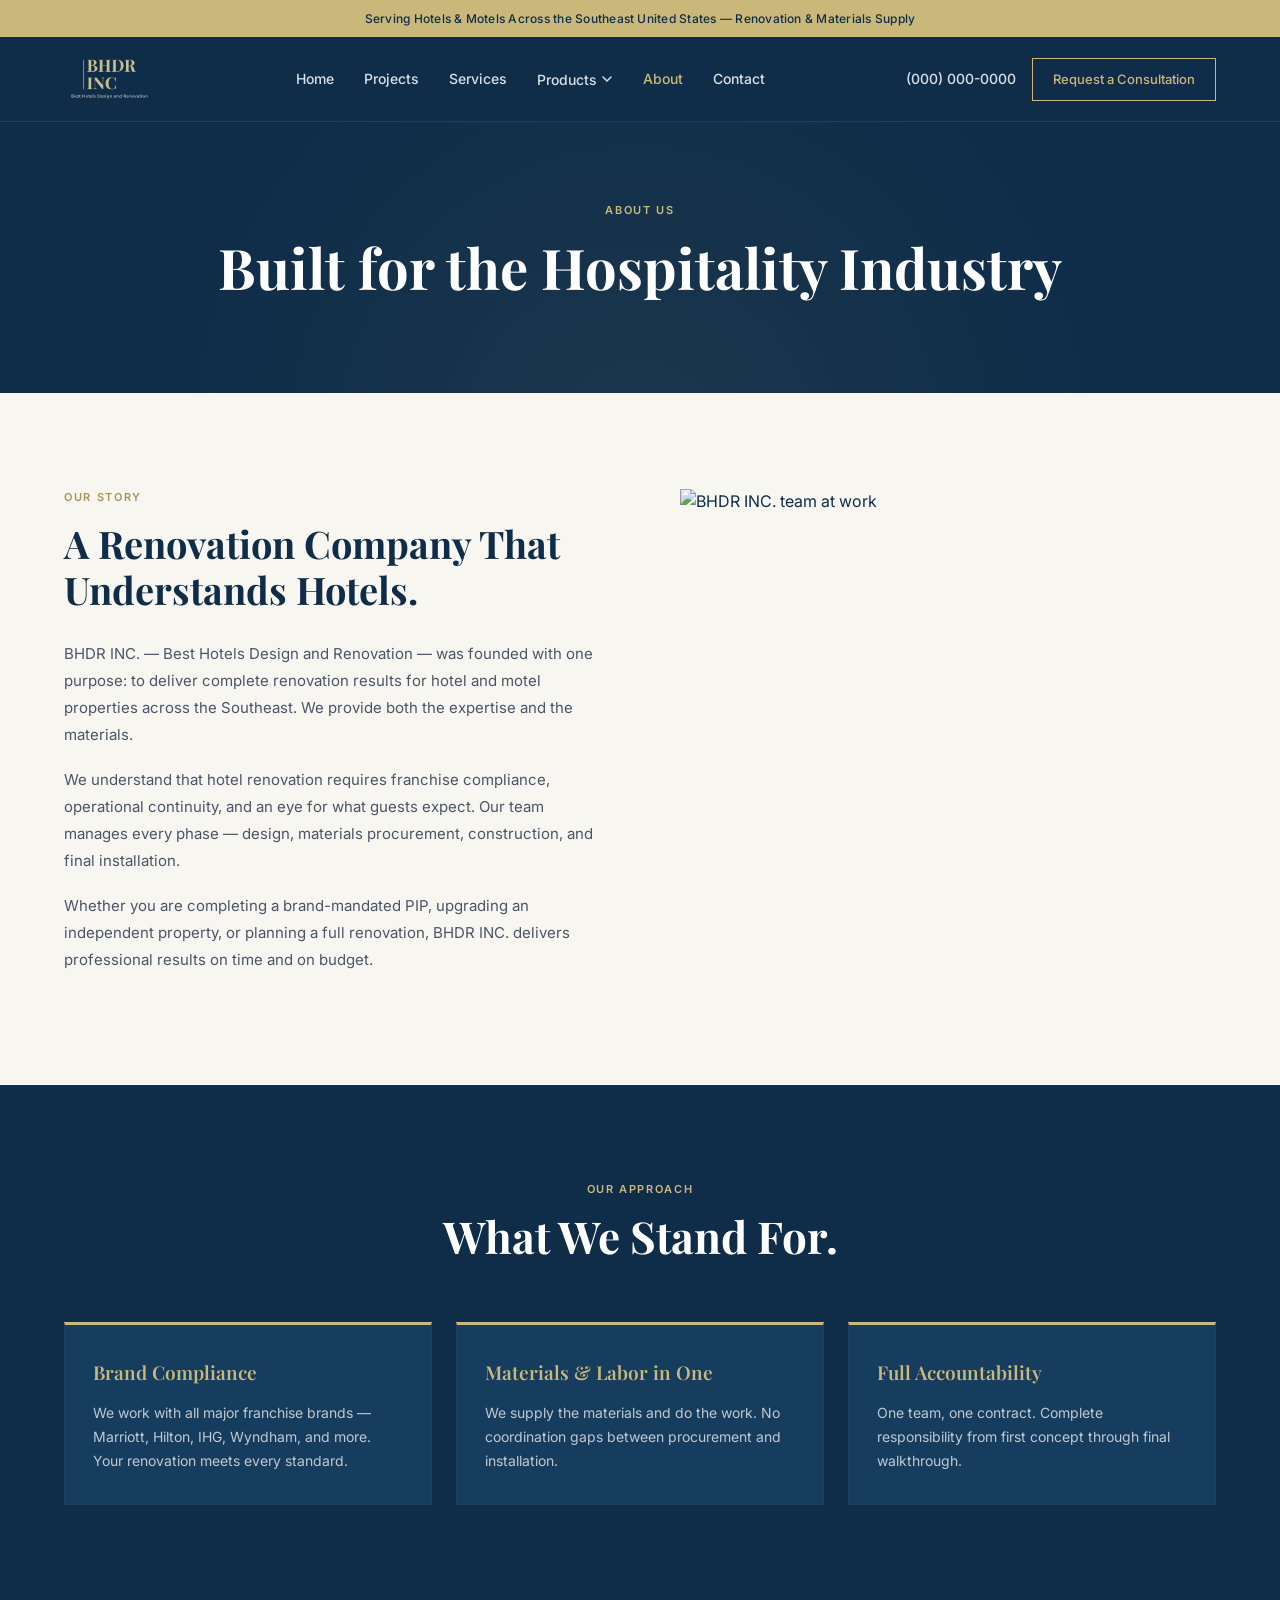
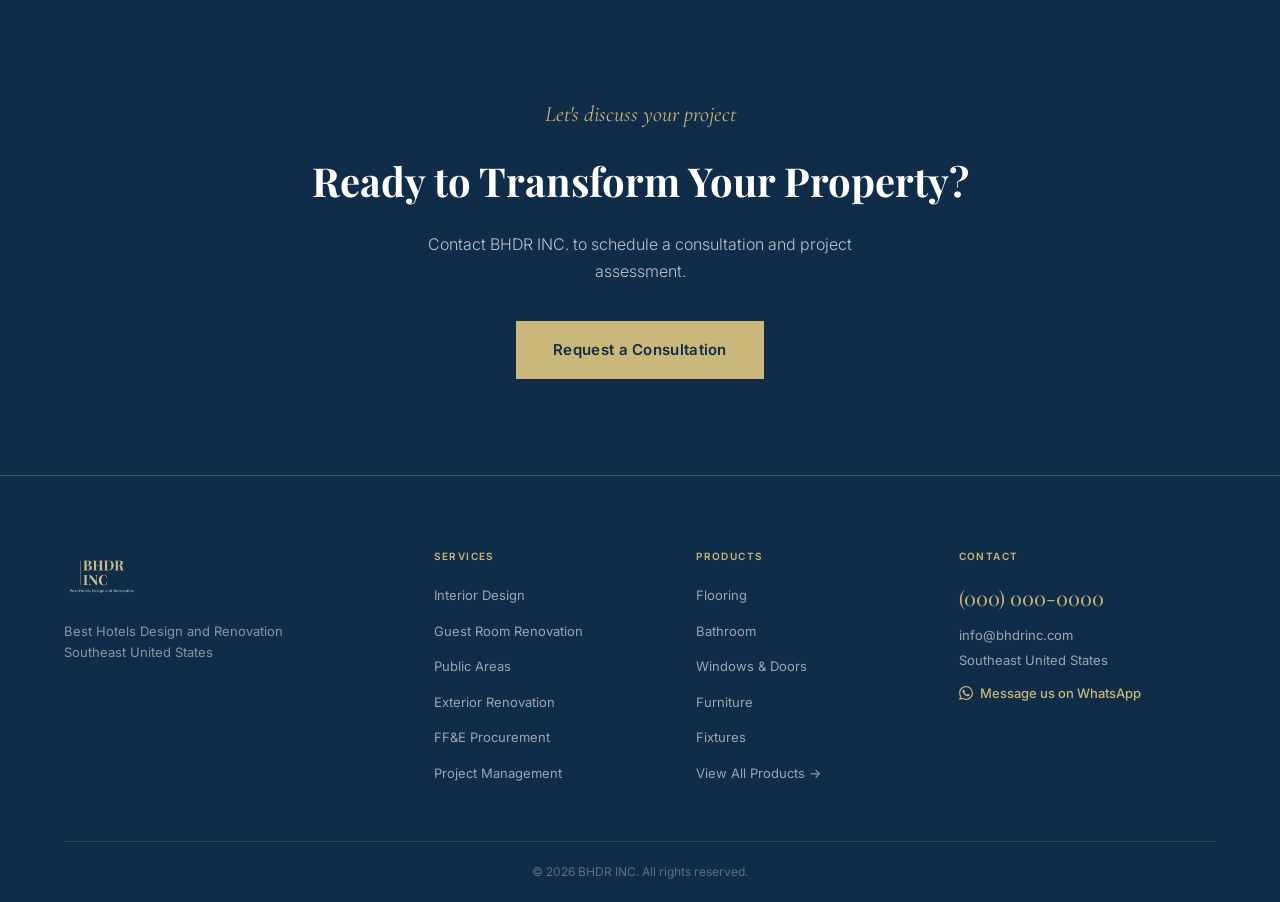
==== about.html @ 431daded "Initial build — BHDR INC. website Six-page hotel renovation website for BHDR INC.: index, projects, " ====
<!DOCTYPE html>
<html lang="en">
<head>
  <meta charset="UTF-8">
  <meta name="viewport" content="width=device-width, initial-scale=1.0">
  <title>About BHDR INC. — Best Hotels Design and Renovation</title>
  <meta name="description" content="BHDR INC. is a Southeast US hotel and motel renovation company delivering full-scope design, construction, and materials supply.">
  <link rel="preconnect" href="https://fonts.googleapis.com">
  <link rel="preconnect" href="https://fonts.gstatic.com" crossorigin>
  <link href="https://fonts.googleapis.com/css2?family=Playfair+Display:ital,wght@0,400;0,600;0,700;0,900;1,400;1,600&family=Inter:wght@300;400;500;600&family=Cormorant+Garamond:ital,wght@1,400;1,500&display=swap" rel="stylesheet">
  <link rel="stylesheet" href="style.css">
</head>
<body>

<!-- Announcement Bar -->
<div class="announce-bar">
  <div class="container">
    <div class="announce-bar__inner">
      Serving Hotels &amp; Motels Across the Southeast United States &mdash; Renovation &amp; Materials Supply
    </div>
  </div>
</div>

<!-- Navigation -->
<nav class="nav">
  <div class="container">
    <div class="nav__inner">
      <a href="index.html" class="nav-logo">
        <img src="images/logo.png" alt="BHDR INC." class="logo-img">
      </a>
      <ul class="nav__links">
        <li><a href="index.html" class="nav__link">Home</a></li>
        <li><a href="projects.html" class="nav__link">Projects</a></li>
        <li><a href="services.html" class="nav__link">Services</a></li>
        <li class="nav-dropdown">
          <button class="nav-dropdown-toggle" aria-expanded="false" aria-haspopup="true">
            Products
            <svg class="dropdown-arrow" width="12" height="12" viewBox="0 0 12 12" fill="none" aria-hidden="true">
              <path d="M2 4l4 4 4-4" stroke="currentColor" stroke-width="1.5" stroke-linecap="round"/>
            </svg>
          </button>
          <div class="mega-menu" role="menu">
            <div class="mega-menu__inner">
              <div>
                <p class="mega-menu__col-title">Flooring</p>
                <a href="products.html" class="mega-menu__link">Vinyl Flooring</a>
                <a href="products.html" class="mega-menu__link">Floor Tiles</a>
                <a href="products.html" class="mega-menu__link">Carpet &amp; Soft Goods</a>
              </div>
              <div>
                <p class="mega-menu__col-title">Bathroom</p>
                <a href="products.html" class="mega-menu__link">Surrounds &amp; Shower Pans</a>
                <a href="products.html" class="mega-menu__link">Shower Glass Doors</a>
                <a href="products.html" class="mega-menu__link">Plumbing Fixtures</a>
                <a href="products.html" class="mega-menu__link">Bathroom Accessories</a>
              </div>
              <div>
                <p class="mega-menu__col-title">Interior</p>
                <a href="products.html" class="mega-menu__link">Vanity &amp; Kitchen Cabinets</a>
                <a href="products.html" class="mega-menu__link">Quartz Countertops</a>
                <a href="products.html" class="mega-menu__link">Mirrors &amp; Artwork</a>
                <a href="products.html" class="mega-menu__link">Lamps &amp; Lighting</a>
              </div>
              <div>
                <p class="mega-menu__col-title">Structure &amp; Finish</p>
                <a href="products.html" class="mega-menu__link">Windows</a>
                <a href="products.html" class="mega-menu__link">Doors</a>
                <a href="products.html" class="mega-menu__link">Window Treatments</a>
                <a href="products.html" class="mega-menu__link">Furniture</a>
              </div>
              <div class="mega-menu__cta-panel">
                <p class="mega-menu__cta-body">Need specific materials for your project? Contact us and we'll source exactly what you need.</p>
                <a href="contact.html" class="mega-menu__cta-btn">Contact Us</a>
              </div>
            </div>
          </div>
        </li>
        <li><a href="about.html" class="nav__link">About</a></li>
        <li><a href="contact.html" class="nav__link">Contact</a></li>
      </ul>
      <a href="tel:0000000000" class="nav__phone">(000) 000-0000</a>
      <a href="contact.html" class="nav__cta">Request a Consultation</a>
      <button class="nav__hamburger" id="hamburger" aria-label="Toggle menu" aria-expanded="false">
        <span></span><span></span><span></span>
      </button>
    </div>
    <div class="nav__mobile" id="mobile-nav">
      <a href="index.html" class="nav__link">Home</a>
      <a href="projects.html" class="nav__link">Projects</a>
      <a href="services.html" class="nav__link">Services</a>
      <button class="nav__mobile-toggle" id="mobile-products-toggle" aria-expanded="false">
        Products
        <svg width="12" height="12" viewBox="0 0 12 12" fill="none" aria-hidden="true"><path d="M2 4l4 4 4-4" stroke="currentColor" stroke-width="1.5" stroke-linecap="round"/></svg>
      </button>
      <div class="nav__mobile-accordion" id="mobile-products-accordion">
        <div class="nav__mobile-accordion-inner">
          <a href="products.html" class="nav__link">Vinyl Flooring</a>
          <a href="products.html" class="nav__link">Floor Tiles</a>
          <a href="products.html" class="nav__link">Surrounds &amp; Shower Pans</a>
          <a href="products.html" class="nav__link">Plumbing Fixtures</a>
          <a href="products.html" class="nav__link">Windows &amp; Doors</a>
          <a href="products.html" class="nav__link">Furniture</a>
          <a href="products.html" class="nav__link">View All Products</a>
        </div>
      </div>
      <a href="about.html" class="nav__link">About</a>
      <a href="contact.html" class="nav__link">Contact</a>
      <a href="tel:0000000000" class="nav__link nav__phone--mobile">(000) 000-0000</a>
      <a href="contact.html" class="nav__cta">Request a Consultation</a>
    </div>
  </div>
</nav>

<!-- ==================== PAGE HERO ==================== -->
<section class="page-hero">
  <div class="container">
    <div class="page-hero__inner">
      <span class="page-hero__label">About Us</span>
      <h1 class="page-hero__headline">Built for the Hospitality Industry</h1>
    </div>
  </div>
</section>

<!-- ==================== OUR STORY ==================== -->
<section class="section section--off-white">
  <div class="container">
    <div class="story-grid">
      <div class="story__text">
        <span class="story__label reveal">Our Story</span>
        <h2 class="story__headline reveal reveal-delay-1">A Renovation Company That Understands Hotels.</h2>
        <div class="story__body reveal reveal-delay-2">
          <p>BHDR INC. &mdash; Best Hotels Design and Renovation &mdash; was founded with one purpose: to deliver complete renovation results for hotel and motel properties across the Southeast. We provide both the expertise and the materials.</p>
          <p>We understand that hotel renovation requires franchise compliance, operational continuity, and an eye for what guests expect. Our team manages every phase &mdash; design, materials procurement, construction, and final installation.</p>
          <p>Whether you are completing a brand-mandated PIP, upgrading an independent property, or planning a full renovation, BHDR INC. delivers professional results on time and on budget.</p>
        </div>
      </div>
      <div class="reveal reveal-delay-1">
        <img class="story__img" src="https://images.unsplash.com/photo-1504384308090-c894fdcc538d?w=800&q=80" alt="BHDR INC. team at work">
      </div>
    </div>
  </div>
</section>

<!-- ==================== VALUES ==================== -->
<section class="section section--navy">
  <div class="container">
    <div class="section__header section__header--center reveal">
      <span class="section-label">Our Approach</span>
      <h2 class="section__headline section__headline--white">What We Stand For.</h2>
    </div>
    <div class="values-grid">
      <div class="value-card reveal">
        <h3 class="value-card__title">Brand Compliance</h3>
        <p class="value-card__body">We work with all major franchise brands &mdash; Marriott, Hilton, IHG, Wyndham, and more. Your renovation meets every standard.</p>
      </div>
      <div class="value-card reveal reveal-delay-1">
        <h3 class="value-card__title">Materials &amp; Labor in One</h3>
        <p class="value-card__body">We supply the materials and do the work. No coordination gaps between procurement and installation.</p>
      </div>
      <div class="value-card reveal reveal-delay-2">
        <h3 class="value-card__title">Full Accountability</h3>
        <p class="value-card__body">One team, one contract. Complete responsibility from first concept through final walkthrough.</p>
      </div>
    </div>
  </div>
</section>

<!-- ==================== CONSULTATION CTA ==================== -->
<section class="cta-section">
  <div class="container">
    <span class="cta-section__accent reveal">Let's discuss your project</span>
    <h2 class="cta-section__headline reveal reveal-delay-1">Ready to Transform Your Property?</h2>
    <p class="cta-section__body reveal reveal-delay-2">Contact BHDR INC. to schedule a consultation and project assessment.</p>
    <a href="contact.html" class="btn btn--gold btn--lg reveal reveal-delay-3">Request a Consultation</a>
  </div>
</section>

<!-- ==================== FOOTER ==================== -->
<footer class="footer">
  <div class="container">
    <div class="footer__grid">
      <div>
        <a href="index.html"><img src="images/logo.png" alt="BHDR INC." class="footer-logo"></a>
        <p class="footer__tagline">Best Hotels Design and Renovation<br>Southeast United States</p>
      </div>
      <div>
        <div class="footer__col-title">Services</div>
        <ul class="footer__links">
          <li><a href="services.html" class="footer__link">Interior Design</a></li>
          <li><a href="services.html" class="footer__link">Guest Room Renovation</a></li>
          <li><a href="services.html" class="footer__link">Public Areas</a></li>
          <li><a href="services.html" class="footer__link">Exterior Renovation</a></li>
          <li><a href="services.html" class="footer__link">FF&amp;E Procurement</a></li>
          <li><a href="services.html" class="footer__link">Project Management</a></li>
        </ul>
      </div>
      <div>
        <div class="footer__col-title">Products</div>
        <ul class="footer__links">
          <li><a href="products.html" class="footer__link">Flooring</a></li>
          <li><a href="products.html" class="footer__link">Bathroom</a></li>
          <li><a href="products.html" class="footer__link">Windows &amp; Doors</a></li>
          <li><a href="products.html" class="footer__link">Furniture</a></li>
          <li><a href="products.html" class="footer__link">Fixtures</a></li>
          <li><a href="products.html" class="footer__link">View All Products &rarr;</a></li>
        </ul>
      </div>
      <div>
        <div class="footer__col-title">Contact</div>
        <a href="tel:0000000000" class="footer__phone">(000) 000-0000</a>
        <p class="footer__contact-item"><a href="mailto:info@bhdrinc.com">info@bhdrinc.com</a></p>
        <p class="footer__contact-item">Southeast United States</p>
        <a href="https://wa.me/10000000000" class="footer__wa-link" target="_blank" rel="noopener noreferrer">
          <svg viewBox="0 0 24 24" width="14" height="14" fill="currentColor" aria-hidden="true"><path d="M17.472 14.382c-.297-.149-1.758-.867-2.03-.967-.273-.099-.471-.148-.67.15-.197.297-.767.966-.94 1.164-.173.199-.347.223-.644.075-.297-.15-1.255-.463-2.39-1.475-.883-.788-1.48-1.761-1.653-2.059-.173-.297-.018-.458.13-.606.134-.133.298-.347.446-.52.149-.174.198-.298.298-.497.099-.198.05-.371-.025-.52-.075-.149-.669-1.612-.916-2.207-.242-.579-.487-.5-.669-.51-.173-.008-.371-.01-.57-.01-.198 0-.52.074-.792.372-.272.297-1.04 1.016-1.04 2.479 0 1.462 1.065 2.875 1.213 3.074.149.198 2.096 3.2 5.077 4.487.709.306 1.262.489 1.694.625.712.227 1.36.195 1.871.118.571-.085 1.758-.719 2.006-1.413.248-.694.248-1.289.173-1.413-.074-.124-.272-.198-.57-.347m-5.421 7.403h-.004a9.87 9.87 0 01-5.031-1.378l-.361-.214-3.741.982.998-3.648-.235-.374a9.86 9.86 0 01-1.51-5.26c.001-5.45 4.436-9.884 9.888-9.884 2.64 0 5.122 1.03 6.988 2.898a9.825 9.825 0 012.893 6.994c-.003 5.45-4.437 9.884-9.885 9.884m8.413-18.297A11.815 11.815 0 0012.05 0C5.495 0 .16 5.335.157 11.892c0 2.096.547 4.142 1.588 5.945L.057 24l6.305-1.654a11.882 11.882 0 005.683 1.448h.005c6.554 0 11.89-5.335 11.893-11.893a11.821 11.821 0 00-3.48-8.413z"/></svg>
          Message us on WhatsApp
        </a>
      </div>
    </div>
    <hr class="footer__divider">
    <div class="footer__bottom">
      <p class="footer__copy">&copy; 2026 BHDR INC. All rights reserved.</p>
    </div>
  </div>
</footer>

<script src="script.js"></script>
</body>
</html>
---- style.css ----
/* ============================================================
   BHDR INC. — Best Hotels Design and Renovation
   style.css
   ============================================================ */

/* ---- CSS Variables ---- */
:root {
  --navy:         #0f2d49;
  --navy-deep:    #0f2d49;
  --navy-mid:     #163d5e;
  --gold:         #c9b87a;
  --gold-light:   #ddd09a;
  --gold-dark:    #a8945a;
  --white:        #ffffff;
  --off-white:    #f8f6f0;
  --text-dark:    #0f2d49;
  --text-mid:     #4a5568;
  --text-light:   #718096;
  --border:       #e2d9c5;
  --border-dark:  #1e4060;

  --shadow-sm:    0 1px 3px rgba(26,39,68,.08);
  --shadow-md:    0 4px 16px rgba(26,39,68,.12);
  --shadow-lg:    0 8px 32px rgba(26,39,68,.16);
  --transition:   all .3s cubic-bezier(.4,0,.2,1);
  --max-w:        1200px;
}

/* ---- Reset ---- */
*, *::before, *::after { box-sizing: border-box; margin: 0; padding: 0; }
html { scroll-behavior: smooth; }
body {
  font-family: 'Inter', system-ui, sans-serif;
  font-size: 16px;
  line-height: 1.6;
  color: var(--text-dark);
  background: var(--white);
  -webkit-font-smoothing: antialiased;
}
a { text-decoration: none; color: inherit; }
img { max-width: 100%; display: block; }
ul { list-style: none; }
button { font-family: inherit; }

/* ---- Container ---- */
.container {
  max-width: var(--max-w);
  margin: 0 auto;
  padding: 0 24px;
}

/* ---- Buttons ---- */
.btn {
  display: inline-flex;
  align-items: center;
  gap: 8px;
  font-family: 'Inter', sans-serif;
  font-weight: 600;
  font-size: 14px;
  padding: 14px 28px;
  border: 1px solid transparent;
  cursor: pointer;
  transition: var(--transition);
  white-space: nowrap;
  text-decoration: none;
  letter-spacing: 0.02em;
}
.btn--gold {
  background: var(--gold);
  color: var(--navy);
  border-color: var(--gold);
}
.btn--gold:hover { background: var(--gold-light); border-color: var(--gold-light); }

.btn--white-outline {
  background: transparent;
  color: var(--white);
  border-color: rgba(255,255,255,.5);
}
.btn--white-outline:hover { border-color: var(--white); background: rgba(255,255,255,.06); }

.btn--lg { font-size: 15px; padding: 16px 36px; }

/* ============================================================
   ANNOUNCEMENT BAR
   ============================================================ */
.announce-bar {
  background: var(--gold);
  padding: 9px 0;
}
.announce-bar__inner {
  text-align: center;
  font-family: 'Inter', sans-serif;
  font-weight: 500;
  font-size: 12px;
  color: var(--navy);
  letter-spacing: 0.02em;
}

/* ============================================================
   NAVIGATION
   ============================================================ */
.nav {
  background: var(--navy);
  position: sticky;
  top: 0;
  z-index: 900;
  border-bottom: 1px solid var(--border-dark);
}
.nav__inner {
  display: flex;
  align-items: center;
  justify-content: space-between;
  height: 84px;
  gap: 16px;
}
.nav-logo { flex-shrink: 0; }
.logo-img { height: 68px; width: auto; display: block; }

.nav__links {
  display: flex;
  align-items: center;
  gap: 2px;
  flex: 1;
  justify-content: center;
}
.nav__link {
  font-family: 'Inter', sans-serif;
  font-weight: 500;
  font-size: 14px;
  color: rgba(255,255,255,.85);
  padding: 8px 14px;
  transition: color .2s ease;
}
.nav__link:hover,
.nav__link.active { color: var(--gold); }

.nav__phone {
  flex-shrink: 0;
  font-family: 'Inter', sans-serif;
  font-weight: 500;
  font-size: 14px;
  color: rgba(255,255,255,.85);
  transition: color .2s ease;
  white-space: nowrap;
}
.nav__phone:hover { color: var(--gold); }

.nav__cta {
  flex-shrink: 0;
  font-family: 'Inter', sans-serif;
  font-weight: 500;
  font-size: 13px;
  color: var(--gold);
  border: 1px solid var(--gold);
  padding: 10px 20px;
  transition: var(--transition);
  white-space: nowrap;
}
.nav__cta:hover { background: var(--gold); color: var(--navy); }

.nav__hamburger {
  display: none;
  flex-direction: column;
  gap: 5px;
  cursor: pointer;
  padding: 8px;
  border: none;
  background: none;
}
.nav__hamburger span {
  display: block;
  width: 22px;
  height: 2px;
  background: rgba(255,255,255,.85);
  border-radius: 2px;
  transition: var(--transition);
}
.nav__hamburger.is-open span:nth-child(1) { transform: rotate(45deg) translate(5px, 5px); }
.nav__hamburger.is-open span:nth-child(2) { opacity: 0; }
.nav__hamburger.is-open span:nth-child(3) { transform: rotate(-45deg) translate(5px, -5px); }

.nav__mobile {
  display: none;
  flex-direction: column;
  padding: 12px 0 20px;
  border-top: 1px solid var(--border-dark);
  background: var(--navy);
}
.nav__mobile.open { display: flex; }
.nav__mobile .nav__link { padding: 12px 24px; }
.nav__mobile .nav__cta {
  margin: 10px 24px 0;
  text-align: center;
  display: block;
  padding: 12px 20px;
}
.nav__phone--mobile { color: var(--gold) !important; font-weight: 600; }

/* Mobile Products accordion */
.nav__mobile-toggle {
  background: none;
  border: none;
  cursor: pointer;
  font-family: 'Inter', sans-serif;
  font-size: 14px;
  font-weight: 500;
  color: rgba(255,255,255,.85);
  padding: 12px 24px;
  text-align: left;
  width: 100%;
  display: flex;
  align-items: center;
  justify-content: space-between;
  transition: color .2s ease;
}
.nav__mobile-toggle:hover { color: var(--gold); }
.nav__mobile-toggle svg { transition: transform .2s ease; flex-shrink: 0; }
.nav__mobile-toggle.open svg { transform: rotate(180deg); }

.nav__mobile-accordion {
  max-height: 0;
  overflow: hidden;
  transition: max-height .3s ease;
}
.nav__mobile-accordion.open { max-height: 600px; }
.nav__mobile-accordion-inner {
  border-left: 2px solid var(--gold);
  margin: 4px 24px 8px;
  padding-left: 14px;
  display: flex;
  flex-direction: column;
  gap: 2px;
}
.nav__mobile-accordion-inner .nav__link {
  padding: 6px 0;
  font-size: 13px;
}

/* ============================================================
   PRODUCTS MEGA MENU
   ============================================================ */
.nav-dropdown { position: relative; }

.nav-dropdown-toggle {
  background: none;
  border: none;
  cursor: pointer;
  display: flex;
  align-items: center;
  gap: 4px;
  font-family: 'Inter', sans-serif;
  font-size: 14px;
  font-weight: 500;
  color: rgba(255,255,255,.85);
  padding: 8px 14px;
  transition: color .2s ease;
}
.nav-dropdown-toggle:hover,
.nav-dropdown.open .nav-dropdown-toggle { color: var(--gold); }

.dropdown-arrow { transition: transform .2s ease; }
.nav-dropdown.open .dropdown-arrow { transform: rotate(180deg); }

.mega-menu {
  position: absolute;
  top: calc(100% + 1px);
  left: 50%;
  transform: translateX(-50%) translateY(8px);
  background: var(--white);
  border: 1px solid var(--border);
  box-shadow: 0 20px 60px rgba(15,26,46,.22);
  padding: 32px;
  min-width: 860px;
  opacity: 0;
  visibility: hidden;
  pointer-events: none;
  transition: opacity .2s ease, visibility .2s ease, transform .2s ease;
  z-index: 1000;
}
.nav-dropdown.open .mega-menu {
  opacity: 1;
  visibility: visible;
  pointer-events: all;
  transform: translateX(-50%) translateY(0);
}
.mega-menu__inner {
  display: grid;
  grid-template-columns: repeat(4, 1fr) 200px;
  gap: 24px;
}
.mega-menu__col-title {
  font-family: 'Inter', sans-serif;
  font-weight: 600;
  font-size: 10px;
  letter-spacing: 0.12em;
  text-transform: uppercase;
  color: var(--gold-dark);
  margin-bottom: 12px;
  padding-bottom: 8px;
  border-bottom: 1px solid var(--border);
}
.mega-menu__link {
  display: block;
  font-family: 'Inter', sans-serif;
  font-size: 13px;
  color: var(--text-dark);
  padding: 5px 0;
  transition: color .15s ease;
}
.mega-menu__link:hover { color: var(--gold-dark); }

.mega-menu__cta-panel {
  background: var(--navy);
  padding: 22px 18px;
  display: flex;
  flex-direction: column;
}
.mega-menu__cta-body {
  font-family: 'Inter', sans-serif;
  font-size: 13px;
  color: rgba(255,255,255,.7);
  line-height: 1.55;
  margin-bottom: 16px;
  flex: 1;
}
.mega-menu__cta-btn {
  display: block;
  background: var(--gold);
  color: var(--navy);
  font-family: 'Inter', sans-serif;
  font-weight: 600;
  font-size: 12px;
  text-align: center;
  padding: 10px 14px;
  transition: background .2s ease;
}
.mega-menu__cta-btn:hover { background: var(--gold-light); }

/* ============================================================
   HERO — HOMEPAGE
   ============================================================ */
.hero {
  min-height: 100vh;
  display: flex;
  align-items: center;
  background: var(--navy);
  position: relative;
  overflow: hidden;
}
.hero-bg {
  position: absolute;
  inset: 0;
  z-index: 0;
}
@keyframes heroZoomOut {
  0%   { transform: scale(1.12); }
  100% { transform: scale(1.0); }
}
.hero-bg img {
  width: 100%;
  height: 100%;
  object-fit: cover;
  animation: heroZoomOut 8s ease-out forwards;
}
.hero-overlay {
  position: absolute;
  inset: 0;
  background: rgba(15,26,46,.78);
  z-index: 1;
}
.hero__inner {
  position: relative;
  z-index: 2;
  max-width: var(--max-w);
  margin: 0 auto;
  padding: 120px 24px 80px;
  width: 100%;
}
.hero__label {
  font-family: 'Inter', sans-serif;
  font-weight: 600;
  font-size: 11px;
  letter-spacing: 0.2em;
  text-transform: uppercase;
  color: var(--gold);
  display: block;
  margin-bottom: 22px;
}
.hero__headline {
  font-family: 'Playfair Display', serif;
  font-weight: 900;
  font-size: clamp(44px, 7vw, 80px);
  color: var(--white);
  line-height: 1.06;
  margin-bottom: 26px;
  max-width: 760px;
}
.hero__sub {
  font-family: 'Inter', sans-serif;
  font-weight: 300;
  font-size: 18px;
  color: rgba(255,255,255,.8);
  max-width: 580px;
  line-height: 1.7;
  margin-bottom: 44px;
}
.hero__ctas {
  display: flex;
  align-items: center;
  gap: 16px;
  flex-wrap: wrap;
  margin-bottom: 52px;
}
.hero__trust {
  display: flex;
  align-items: center;
  flex-wrap: wrap;
}
.hero__trust-item {
  font-family: 'Inter', sans-serif;
  font-size: 13px;
  color: rgba(255,255,255,.65);
  padding: 0 20px;
  position: relative;
}
.hero__trust-item:first-child { padding-left: 0; }
.hero__trust-item:not(:last-child)::after {
  content: '';
  position: absolute;
  right: 0;
  top: 50%;
  transform: translateY(-50%);
  height: 12px;
  width: 1px;
  background: var(--gold);
  opacity: .4;
}

/* ============================================================
   PAGE HERO — inner pages
   ============================================================ */
.page-hero {
  background: var(--navy);
  padding: 80px 0;
  text-align: center;
  position: relative;
  overflow: hidden;
}
.page-hero::before {
  content: '';
  position: absolute;
  inset: 0;
  background: radial-gradient(circle at 50% 120%, rgba(201,184,122,.07) 0%, transparent 65%);
  pointer-events: none;
}
.page-hero__inner { position: relative; z-index: 1; }
.page-hero__label {
  font-family: 'Inter', sans-serif;
  font-weight: 600;
  font-size: 11px;
  letter-spacing: 0.15em;
  text-transform: uppercase;
  color: var(--gold);
  display: block;
  margin-bottom: 16px;
}
.page-hero__headline {
  font-family: 'Playfair Display', serif;
  font-weight: 700;
  font-size: clamp(32px, 5vw, 56px);
  color: var(--white);
  line-height: 1.1;
  margin-bottom: 16px;
}
.page-hero__sub {
  font-family: 'Inter', sans-serif;
  font-weight: 300;
  font-size: 17px;
  color: rgba(255,255,255,.72);
  max-width: 600px;
  margin: 0 auto;
  line-height: 1.65;
}
.page-hero__note {
  font-family: 'Inter', sans-serif;
  font-size: 13px;
  font-style: italic;
  color: rgba(255,255,255,.45);
  margin-top: 14px;
}

/* ============================================================
   SHARED SECTION STYLES
   ============================================================ */
.section { padding: 96px 0; }
.section--navy     { background: var(--navy); }
.section--navy-mid { background: var(--navy-mid); }
.section--off-white { background: var(--off-white); }
.section--white    { background: var(--white); }

.section__header { margin-bottom: 60px; }
.section__header--center { text-align: center; }

.section-label {
  font-family: 'Inter', sans-serif;
  font-weight: 600;
  font-size: 11px;
  letter-spacing: 0.15em;
  text-transform: uppercase;
  color: var(--gold);
  display: block;
  margin-bottom: 12px;
}
.section-label--dark { color: var(--gold-dark); }

.section__headline {
  font-family: 'Playfair Display', serif;
  font-size: clamp(28px, 4vw, 44px);
  font-weight: 700;
  line-height: 1.15;
  margin-top: 8px;
}
.section__headline--white { color: var(--white); }
.section__headline--navy  { color: var(--navy); }

.section__sub {
  margin-top: 16px;
  font-size: 16px;
  line-height: 1.7;
  max-width: 600px;
}
.section__sub--light  { color: rgba(255,255,255,.72); }
.section__sub--dark   { color: var(--text-mid); }
.section__sub--center { margin-left: auto; margin-right: auto; }

/* ============================================================
   HOMEPAGE — SERVICE IMAGE CARDS
   ============================================================ */
.service-cards-grid {
  display: grid;
  grid-template-columns: repeat(3, 1fr);
  gap: 2px;
  margin-bottom: 40px;
}
.service-card {
  position: relative;
  height: 380px;
  overflow: hidden;
  cursor: pointer;
}
.service-card img {
  width: 100%;
  height: 100%;
  object-fit: cover;
  transition: transform .5s ease;
}
.service-card:hover img { transform: scale(1.04); }
.service-card__overlay {
  position: absolute;
  inset: 0;
  background: rgba(15,26,46,.5);
  transition: background .4s ease;
}
.service-card:hover .service-card__overlay { background: rgba(15,26,46,.7); }
.service-card__content {
  position: absolute;
  bottom: 28px;
  left: 28px;
  right: 28px;
  z-index: 1;
}
.service-card__rule {
  width: 40px;
  height: 2px;
  background: var(--gold);
  margin-bottom: 10px;
}
.service-card__label {
  font-family: 'Playfair Display', serif;
  font-weight: 600;
  font-size: 20px;
  color: var(--white);
  line-height: 1.25;
}
.service-cards-cta { text-align: center; }
.service-cards-cta a {
  font-family: 'Inter', sans-serif;
  font-weight: 600;
  font-size: 14px;
  color: var(--gold);
  transition: color .2s ease;
}
.service-cards-cta a:hover { color: var(--gold-light); }

/* ============================================================
   FEATURED PROJECTS GRID (homepage + projects page)
   ============================================================ */
.projects-grid {
  display: grid;
  grid-template-columns: repeat(3, 1fr);
  gap: 24px;
  margin-bottom: 40px;
}
.projects-full-grid {
  display: grid;
  grid-template-columns: repeat(3, 1fr);
  gap: 24px;
}
.project-card { cursor: default; }
.project-card__frame {
  overflow: hidden;
  border: 2px solid transparent;
  transition: border-color .3s ease;
}
.project-card:hover .project-card__frame { border-color: var(--gold); }
.project-card__img {
  width: 100%;
  aspect-ratio: 1 / 1;
  object-fit: cover;
  display: block;
  transition: opacity .3s ease;
}
.project-card:hover .project-card__img { opacity: .9; }
.project-card__body { padding: 12px 0 0; }
.project-card__cat {
  font-family: 'Inter', sans-serif;
  font-weight: 500;
  font-size: 10px;
  color: var(--gold);
  text-transform: uppercase;
  letter-spacing: 0.1em;
  margin-bottom: 4px;
}
.project-card__name {
  font-family: 'Inter', sans-serif;
  font-weight: 600;
  font-size: 14px;
  color: var(--navy);
  margin-bottom: 3px;
  transition: color .2s ease;
}
.project-card:hover .project-card__name { color: var(--gold-dark); }
.project-card__loc {
  font-family: 'Inter', sans-serif;
  font-size: 13px;
  color: var(--text-light);
}
.project-card--hidden { display: none !important; }

.projects-cta { text-align: center; }
.projects-cta a {
  font-family: 'Inter', sans-serif;
  font-weight: 600;
  font-size: 14px;
  color: var(--gold-dark);
  transition: color .2s ease;
}
.projects-cta a:hover { color: var(--gold); }

/* ============================================================
   HOMEPAGE — WHY BHDR
   ============================================================ */
.why-grid {
  display: grid;
  grid-template-columns: repeat(3, 1fr);
  gap: 24px;
}
.why-block {
  background: var(--navy-mid);
  border: 1px solid var(--border-dark);
  border-top: 3px solid var(--gold);
  padding: 32px;
}
.why-block__title {
  font-family: 'Playfair Display', serif;
  font-weight: 600;
  font-size: 20px;
  color: var(--gold);
  margin-bottom: 14px;
}
.why-block__body {
  font-family: 'Inter', sans-serif;
  font-size: 14px;
  color: rgba(255,255,255,.75);
  line-height: 1.7;
}

/* ============================================================
   HOMEPAGE — MATERIALS PREVIEW
   ============================================================ */
.materials-content {
  display: grid;
  grid-template-columns: 1fr 1fr;
  gap: 64px;
  align-items: center;
}
.materials-text .section__sub { max-width: 460px; }
.materials-pills {
  display: flex;
  flex-wrap: wrap;
  gap: 10px;
  margin: 24px 0 28px;
}
.material-pill {
  background: var(--white);
  border: 1px solid var(--border);
  padding: 8px 16px;
  font-family: 'Inter', sans-serif;
  font-weight: 500;
  font-size: 13px;
  color: var(--text-dark);
  border-radius: 4px;
  transition: border-color .2s ease;
}
.material-pill:hover { border-color: var(--gold); }
.materials-cta a {
  font-family: 'Inter', sans-serif;
  font-weight: 600;
  font-size: 14px;
  color: var(--gold-dark);
  transition: color .2s ease;
}
.materials-cta a:hover { color: var(--gold); }
.materials-img {
  width: 100%;
  height: 420px;
  object-fit: cover;
}

/* ============================================================
   CONSULTATION CTA SECTION
   ============================================================ */
.cta-section {
  background: var(--navy);
  padding: 96px 0;
  text-align: center;
}
.cta-section__accent {
  font-family: 'Cormorant Garamond', serif;
  font-style: italic;
  font-size: 22px;
  color: var(--gold);
  display: block;
  margin-bottom: 16px;
}
.cta-section__headline {
  font-family: 'Playfair Display', serif;
  font-weight: 700;
  font-size: clamp(28px, 4vw, 40px);
  color: var(--white);
  margin-bottom: 18px;
}
.cta-section__body {
  font-family: 'Inter', sans-serif;
  font-weight: 300;
  font-size: 16px;
  color: rgba(255,255,255,.72);
  max-width: 500px;
  margin: 0 auto 36px;
  line-height: 1.7;
}

/* ============================================================
   PROJECTS PAGE — FILTER BAR
   ============================================================ */
.filter-bar {
  display: flex;
  align-items: center;
  gap: 0;
  margin-bottom: 40px;
  border-bottom: 1px solid var(--border);
  flex-wrap: wrap;
}
.filter-btn {
  font-family: 'Inter', sans-serif;
  font-weight: 400;
  font-size: 14px;
  color: var(--text-mid);
  padding: 12px 20px;
  background: none;
  border: none;
  cursor: pointer;
  position: relative;
  transition: color .2s ease;
  white-space: nowrap;
}
.filter-btn:hover { color: var(--navy); }
.filter-btn.active { font-weight: 600; color: var(--navy); }
.filter-btn.active::after {
  content: '';
  position: absolute;
  bottom: -1px;
  left: 0;
  right: 0;
  height: 2px;
  background: var(--gold);
}

/* ============================================================
   SERVICES PAGE — CATEGORY SECTIONS
   ============================================================ */
.service-category { padding: 0; }
.service-category--light { background: var(--off-white); }
.service-category--navy  { background: var(--navy); }

.service-category__inner {
  display: grid;
  grid-template-columns: 1fr 1fr;
  align-items: center;
  min-height: 520px;
}
.service-category__text { padding: 72px 64px; }
.service-category__img-wrap { overflow: hidden; height: 100%; min-height: 520px; }
.service-category__img {
  width: 100%;
  height: 100%;
  object-fit: cover;
  min-height: 520px;
}
.service-category__label {
  font-family: 'Inter', sans-serif;
  font-weight: 600;
  font-size: 11px;
  letter-spacing: 0.15em;
  text-transform: uppercase;
  display: block;
  margin-bottom: 16px;
}
.service-category--light .service-category__label { color: var(--gold-dark); }
.service-category--navy  .service-category__label { color: var(--gold); }

.service-category__headline {
  font-family: 'Playfair Display', serif;
  font-weight: 700;
  font-size: clamp(26px, 3.5vw, 38px);
  line-height: 1.15;
  margin-bottom: 18px;
}
.service-category--light .service-category__headline { color: var(--navy); }
.service-category--navy  .service-category__headline { color: var(--white); }

.service-category__body {
  font-size: 15px;
  line-height: 1.75;
  margin-bottom: 28px;
}
.service-category--light .service-category__body { color: var(--text-mid); }
.service-category--navy  .service-category__body  { color: rgba(255,255,255,.75); }

.service-list { display: flex; flex-direction: column; gap: 8px; }
.service-list li {
  display: flex;
  align-items: center;
  gap: 10px;
  font-size: 14px;
}
.service-category--light .service-list li { color: var(--text-dark); }
.service-category--navy  .service-list li { color: rgba(255,255,255,.8); }
.service-list li::before {
  content: '';
  width: 5px;
  height: 5px;
  background: var(--gold);
  border-radius: 50%;
  flex-shrink: 0;
}

/* FF&E Section */
.ffe-section { background: var(--navy); padding: 80px 0; }
.ffe-label {
  font-family: 'Inter', sans-serif;
  font-weight: 600;
  font-size: 11px;
  letter-spacing: 0.15em;
  text-transform: uppercase;
  color: var(--gold);
  display: block;
  text-align: center;
  margin-bottom: 12px;
}
.ffe-headline {
  font-family: 'Playfair Display', serif;
  font-weight: 700;
  font-size: clamp(26px, 3.5vw, 38px);
  color: var(--white);
  text-align: center;
  margin-bottom: 52px;
  line-height: 1.15;
}
.ffe-grid { display: grid; grid-template-columns: 1fr 1fr; gap: 52px; }
.ffe-col__title {
  font-family: 'Inter', sans-serif;
  font-weight: 600;
  font-size: 11px;
  letter-spacing: 0.12em;
  text-transform: uppercase;
  color: var(--gold);
  margin-bottom: 14px;
  padding-bottom: 10px;
  border-bottom: 1px solid var(--border-dark);
}
.ffe-col__body {
  font-size: 15px;
  color: rgba(255,255,255,.72);
  line-height: 1.75;
  margin-bottom: 20px;
}
.ffe-list { display: flex; flex-direction: column; gap: 8px; }
.ffe-list li {
  font-size: 14px;
  color: rgba(255,255,255,.72);
  display: flex;
  align-items: center;
  gap: 10px;
}
.ffe-list li::before {
  content: '';
  width: 5px;
  height: 5px;
  background: var(--gold);
  border-radius: 50%;
  flex-shrink: 0;
}

/* ============================================================
   PRODUCTS PAGE
   ============================================================ */
.products-intro {
  max-width: 720px;
  margin: 0 auto 56px;
  text-align: center;
  font-size: 16px;
  color: var(--text-mid);
  line-height: 1.7;
}
.products-grid {
  display: grid;
  grid-template-columns: repeat(4, 1fr);
  gap: 20px;
}
.product-card {
  background: var(--white);
  border: 1px solid var(--border);
  border-top: 3px solid var(--gold);
  padding: 28px 24px;
  transition: var(--transition);
}
.product-card:hover { box-shadow: var(--shadow-md); }
.product-card__icon {
  margin-bottom: 18px;
  color: var(--navy);
}
.product-card__icon svg { width: 30px; height: 30px; }
.product-card__title {
  font-family: 'Playfair Display', serif;
  font-weight: 600;
  font-size: 17px;
  color: var(--navy);
  margin-bottom: 10px;
  line-height: 1.3;
}
.product-card__body {
  font-family: 'Inter', sans-serif;
  font-size: 13px;
  color: var(--text-mid);
  line-height: 1.65;
}

.product-cta-section {
  background: var(--navy);
  padding: 72px 0;
  text-align: center;
  margin-top: 0;
}
.product-cta-section__headline {
  font-family: 'Playfair Display', serif;
  font-weight: 700;
  font-size: clamp(26px, 3.5vw, 36px);
  color: var(--white);
  margin-bottom: 16px;
}
.product-cta-section__body {
  font-size: 16px;
  color: rgba(255,255,255,.72);
  max-width: 480px;
  margin: 0 auto 32px;
  line-height: 1.7;
}

/* ============================================================
   ABOUT PAGE
   ============================================================ */
.story-grid {
  display: grid;
  grid-template-columns: 1fr 1fr;
  gap: 80px;
  align-items: start;
}
.story__label {
  font-family: 'Inter', sans-serif;
  font-weight: 600;
  font-size: 11px;
  letter-spacing: 0.15em;
  text-transform: uppercase;
  color: var(--gold-dark);
  display: block;
  margin-bottom: 14px;
}
.story__headline {
  font-family: 'Playfair Display', serif;
  font-weight: 700;
  font-size: clamp(26px, 3.5vw, 38px);
  color: var(--navy);
  margin-bottom: 28px;
  line-height: 1.2;
}
.story__body p {
  font-size: 15px;
  color: var(--text-mid);
  line-height: 1.8;
  margin-bottom: 18px;
}
.story__body p:last-child { margin-bottom: 0; }
.story__img { width: 100%; height: 500px; object-fit: cover; }

.values-grid { display: grid; grid-template-columns: repeat(3, 1fr); gap: 24px; }
.value-card {
  background: var(--navy-mid);
  border: 1px solid var(--border-dark);
  border-top: 3px solid var(--gold);
  padding: 32px 28px;
}
.value-card__title {
  font-family: 'Playfair Display', serif;
  font-weight: 600;
  font-size: 19px;
  color: var(--gold);
  margin-bottom: 14px;
}
.value-card__body {
  font-size: 14px;
  color: rgba(255,255,255,.72);
  line-height: 1.7;
}

/* ============================================================
   CONTACT PAGE
   ============================================================ */
.contact-grid {
  display: grid;
  grid-template-columns: 1fr 1.4fr;
  gap: 64px;
  align-items: start;
}
.contact-info__phone {
  font-family: 'Playfair Display', serif;
  font-weight: 600;
  font-size: clamp(26px, 4vw, 36px);
  color: var(--navy);
  display: block;
  margin-bottom: 6px;
  line-height: 1;
  transition: color .2s ease;
}
.contact-info__phone:hover { color: var(--gold-dark); }
.contact-info__phone-note {
  font-size: 13px;
  color: var(--text-light);
  margin-bottom: 36px;
}
.contact-info__items { display: flex; flex-direction: column; gap: 20px; }
.contact-info__item { display: flex; flex-direction: column; gap: 2px; }
.contact-info__item-label {
  font-family: 'Inter', sans-serif;
  font-weight: 600;
  font-size: 11px;
  letter-spacing: 0.1em;
  text-transform: uppercase;
  color: var(--text-light);
}
.contact-info__item-value { font-size: 15px; color: var(--text-dark); }
.contact-info__item-value a { color: var(--gold-dark); transition: color .2s ease; }
.contact-info__item-value a:hover { color: var(--gold); }
.contact-info__states { font-size: 14px; color: var(--text-mid); letter-spacing: 0.04em; margin-top: 2px; }

.wa-link {
  display: inline-flex;
  align-items: center;
  gap: 8px;
  font-family: 'Inter', sans-serif;
  font-weight: 500;
  font-size: 14px;
  color: var(--gold-dark);
  transition: color .2s ease;
  margin-top: 4px;
}
.wa-link:hover { color: var(--gold); }
.wa-link svg { width: 16px; height: 16px; flex-shrink: 0; }

.contact-form-card {
  background: var(--white);
  border: 1px solid var(--border);
  padding: 40px;
}
.contact-form-card__title {
  font-family: 'Playfair Display', serif;
  font-weight: 700;
  font-size: 24px;
  color: var(--navy);
  margin-bottom: 12px;
}
.contact-form-card__rule {
  width: 48px;
  height: 2px;
  background: var(--gold);
  margin-bottom: 28px;
}
.form-group { margin-bottom: 16px; }
.form-row {
  display: grid;
  grid-template-columns: 1fr 1fr;
  gap: 16px;
  margin-bottom: 16px;
}
.form-row .form-group { margin-bottom: 0; }
.form-label {
  display: block;
  font-family: 'Inter', sans-serif;
  font-weight: 500;
  font-size: 12px;
  color: var(--text-mid);
  margin-bottom: 6px;
}
.form-control {
  width: 100%;
  font-family: 'Inter', sans-serif;
  font-size: 14px;
  color: var(--text-dark);
  background: var(--off-white);
  border: 1px solid var(--border);
  padding: 11px 14px;
  transition: border-color .2s ease, box-shadow .2s ease;
  appearance: none;
  -webkit-appearance: none;
  border-radius: 0;
}
.form-control:focus {
  outline: none;
  border-color: var(--gold);
  box-shadow: 0 0 0 3px rgba(201,184,122,.15);
}
.form-control::placeholder { color: rgba(113,128,150,.55); }
select.form-control {
  background-image: url("data:image/svg+xml,%3Csvg xmlns='http://www.w3.org/2000/svg' viewBox='0 0 24 24' fill='none' stroke='%23718096' stroke-width='2' stroke-linecap='round' stroke-linejoin='round'%3E%3Cpolyline points='6 9 12 15 18 9'/%3E%3C/svg%3E");
  background-repeat: no-repeat;
  background-position: right 14px center;
  background-size: 14px;
  padding-right: 38px;
  cursor: pointer;
}
select.form-control option { color: var(--text-dark); background: var(--white); }
textarea.form-control { resize: vertical; min-height: 100px; }

.form-submit {
  width: 100%;
  background: var(--gold);
  color: var(--navy);
  font-family: 'Inter', sans-serif;
  font-weight: 700;
  font-size: 15px;
  padding: 15px;
  border: none;
  cursor: pointer;
  transition: background .2s ease;
  margin-top: 8px;
  border-radius: 0;
  letter-spacing: 0.02em;
}
.form-submit:hover { background: var(--gold-light); }
.form-honey { display: none; }

.form-success {
  display: none;
  text-align: center;
  padding: 52px 24px;
}
.form-success.show { display: block; }
.form-success__title {
  font-family: 'Playfair Display', serif;
  font-weight: 700;
  font-size: 24px;
  color: var(--navy);
  margin-bottom: 12px;
}
.form-success__body { font-size: 15px; color: var(--text-mid); line-height: 1.65; }

/* ============================================================
   FOOTER
   ============================================================ */
.footer {
  background: var(--navy-deep);
  border-top: 1px solid rgba(201,184,122,.28);
  padding: 72px 0 0;
}
.footer__grid {
  display: grid;
  grid-template-columns: 1.5fr 1fr 1fr 1.2fr;
  gap: 48px;
  padding-bottom: 56px;
}
.footer-logo { height: 57px; width: auto; display: block; margin-bottom: 16px; }
.footer__tagline {
  font-family: 'Inter', sans-serif;
  font-size: 13px;
  color: rgba(255,255,255,.5);
  line-height: 1.65;
  max-width: 220px;
}
.footer__col-title {
  font-family: 'Inter', sans-serif;
  font-weight: 600;
  font-size: 10px;
  letter-spacing: 0.14em;
  text-transform: uppercase;
  color: var(--gold);
  margin-bottom: 18px;
}
.footer__links { display: flex; flex-direction: column; gap: 10px; }
.footer__link {
  font-size: 13px;
  color: rgba(255,255,255,.58);
  transition: color .2s ease;
}
.footer__link:hover { color: rgba(255,255,255,.9); }
.footer__phone {
  display: block;
  font-family: 'Playfair Display', serif;
  font-size: 20px;
  color: var(--gold);
  margin-bottom: 12px;
  transition: color .2s ease;
}
.footer__phone:hover { color: var(--gold-light); }
.footer__contact-item {
  font-size: 13px;
  color: rgba(255,255,255,.58);
  margin-bottom: 6px;
  line-height: 1.5;
}
.footer__contact-item a { color: rgba(255,255,255,.58); transition: color .2s ease; }
.footer__contact-item a:hover { color: var(--gold); }
.footer__wa-link {
  display: inline-flex;
  align-items: center;
  gap: 7px;
  font-size: 13px;
  color: var(--gold);
  font-weight: 500;
  margin-top: 6px;
  transition: color .2s ease;
}
.footer__wa-link:hover { color: var(--gold-light); }
.footer__wa-link svg { flex-shrink: 0; }
.footer__divider {
  border: none;
  border-top: 1px solid rgba(201,184,122,.15);
}
.footer__bottom { padding: 20px 0; text-align: center; }
.footer__copy { font-size: 12px; color: rgba(255,255,255,.32); }

/* ============================================================
   SCROLL REVEAL
   ============================================================ */
.reveal {
  opacity: 0;
  transform: translateY(24px);
  transition: opacity 0.7s ease, transform 0.7s ease;
}
.reveal.visible { opacity: 1; transform: translateY(0); }
.reveal-delay-1 { transition-delay: 0.15s; }
.reveal-delay-2 { transition-delay: 0.3s; }
.reveal-delay-3 { transition-delay: 0.45s; }

/* ============================================================
   RESPONSIVE — TABLET (768–1023px)
   ============================================================ */
@media (max-width: 1023px) {
  .service-cards-grid { grid-template-columns: 1fr; gap: 2px; }
  .service-card { height: 280px; }

  .projects-grid { grid-template-columns: repeat(2, 1fr); }
  .projects-full-grid { grid-template-columns: repeat(2, 1fr); }

  .why-grid { grid-template-columns: 1fr 1fr; gap: 20px; }

  .materials-content { grid-template-columns: 1fr; gap: 40px; }
  .materials-img { height: 320px; }

  .products-grid { grid-template-columns: repeat(2, 1fr); }

  .service-category__inner { grid-template-columns: 1fr; }
  .service-category__text { padding: 56px 40px; }
  .service-category__img-wrap { min-height: 360px; }
  .service-category__img { min-height: 360px; }

  .ffe-grid { grid-template-columns: 1fr; gap: 36px; }

  .story-grid { grid-template-columns: 1fr; gap: 48px; }
  .story__img { height: 360px; }
  .values-grid { grid-template-columns: 1fr 1fr; }

  .contact-grid { grid-template-columns: 1fr; gap: 40px; }

  .footer__grid { grid-template-columns: 1fr 1fr; gap: 36px; }

  .mega-menu {
    min-width: 95vw;
    left: -40px;
    transform: none;
  }
  .mega-menu__inner { grid-template-columns: 1fr 1fr; gap: 20px; }
  .mega-menu__cta-panel { grid-column: span 2; }
  .nav-dropdown.open .mega-menu { transform: translateY(0); }
}

/* ============================================================
   RESPONSIVE — MOBILE (<768px)
   ============================================================ */
@media (max-width: 767px) {
  .section { padding: 64px 0; }
  .announce-bar { padding: 7px 0; }
  .announce-bar__inner { font-size: 11px; }

  .nav__links, .nav__cta, .nav__phone { display: none; }
  .nav__hamburger { display: flex; }

  .hero__inner { padding: 100px 24px 72px; }
  .hero__trust { flex-direction: column; align-items: flex-start; gap: 8px; }
  .hero__trust-item { padding: 0; }
  .hero__trust-item::after { display: none !important; }
  .hero__ctas { flex-direction: column; align-items: stretch; }
  .hero__ctas .btn { justify-content: center; }

  .service-cards-grid { grid-template-columns: 1fr; }
  .projects-grid { grid-template-columns: 1fr; }
  .projects-full-grid { grid-template-columns: 1fr 1fr; gap: 16px; }
  .why-grid { grid-template-columns: 1fr; }
  .products-grid { grid-template-columns: 1fr 1fr; }

  .service-category__text { padding: 48px 24px; }

  .story-grid { grid-template-columns: 1fr; }
  .story__img { height: 280px; }
  .values-grid { grid-template-columns: 1fr; }

  .contact-grid { grid-template-columns: 1fr; }
  .contact-form-card { padding: 28px 20px; }
  .form-row { grid-template-columns: 1fr; }

  .footer__grid { grid-template-columns: 1fr; gap: 32px; }

  .mega-menu {
    position: static;
    box-shadow: none;
    border: none;
    padding: 0;
    min-width: unset;
    opacity: 1;
    visibility: hidden;
    max-height: 0;
    overflow: hidden;
    transform: none !important;
    transition: max-height .3s ease, visibility .3s ease;
  }
  .nav-dropdown.open .mega-menu {
    visibility: visible;
    max-height: 900px;
  }
  .mega-menu__inner { grid-template-columns: 1fr; padding: 8px 16px 12px; gap: 16px; }
  .mega-menu__cta-panel { display: none; }
}

@media (max-width: 479px) {
  .container { padding: 0 16px; }
  .products-grid { grid-template-columns: 1fr; }
  .projects-full-grid { grid-template-columns: 1fr; }
}
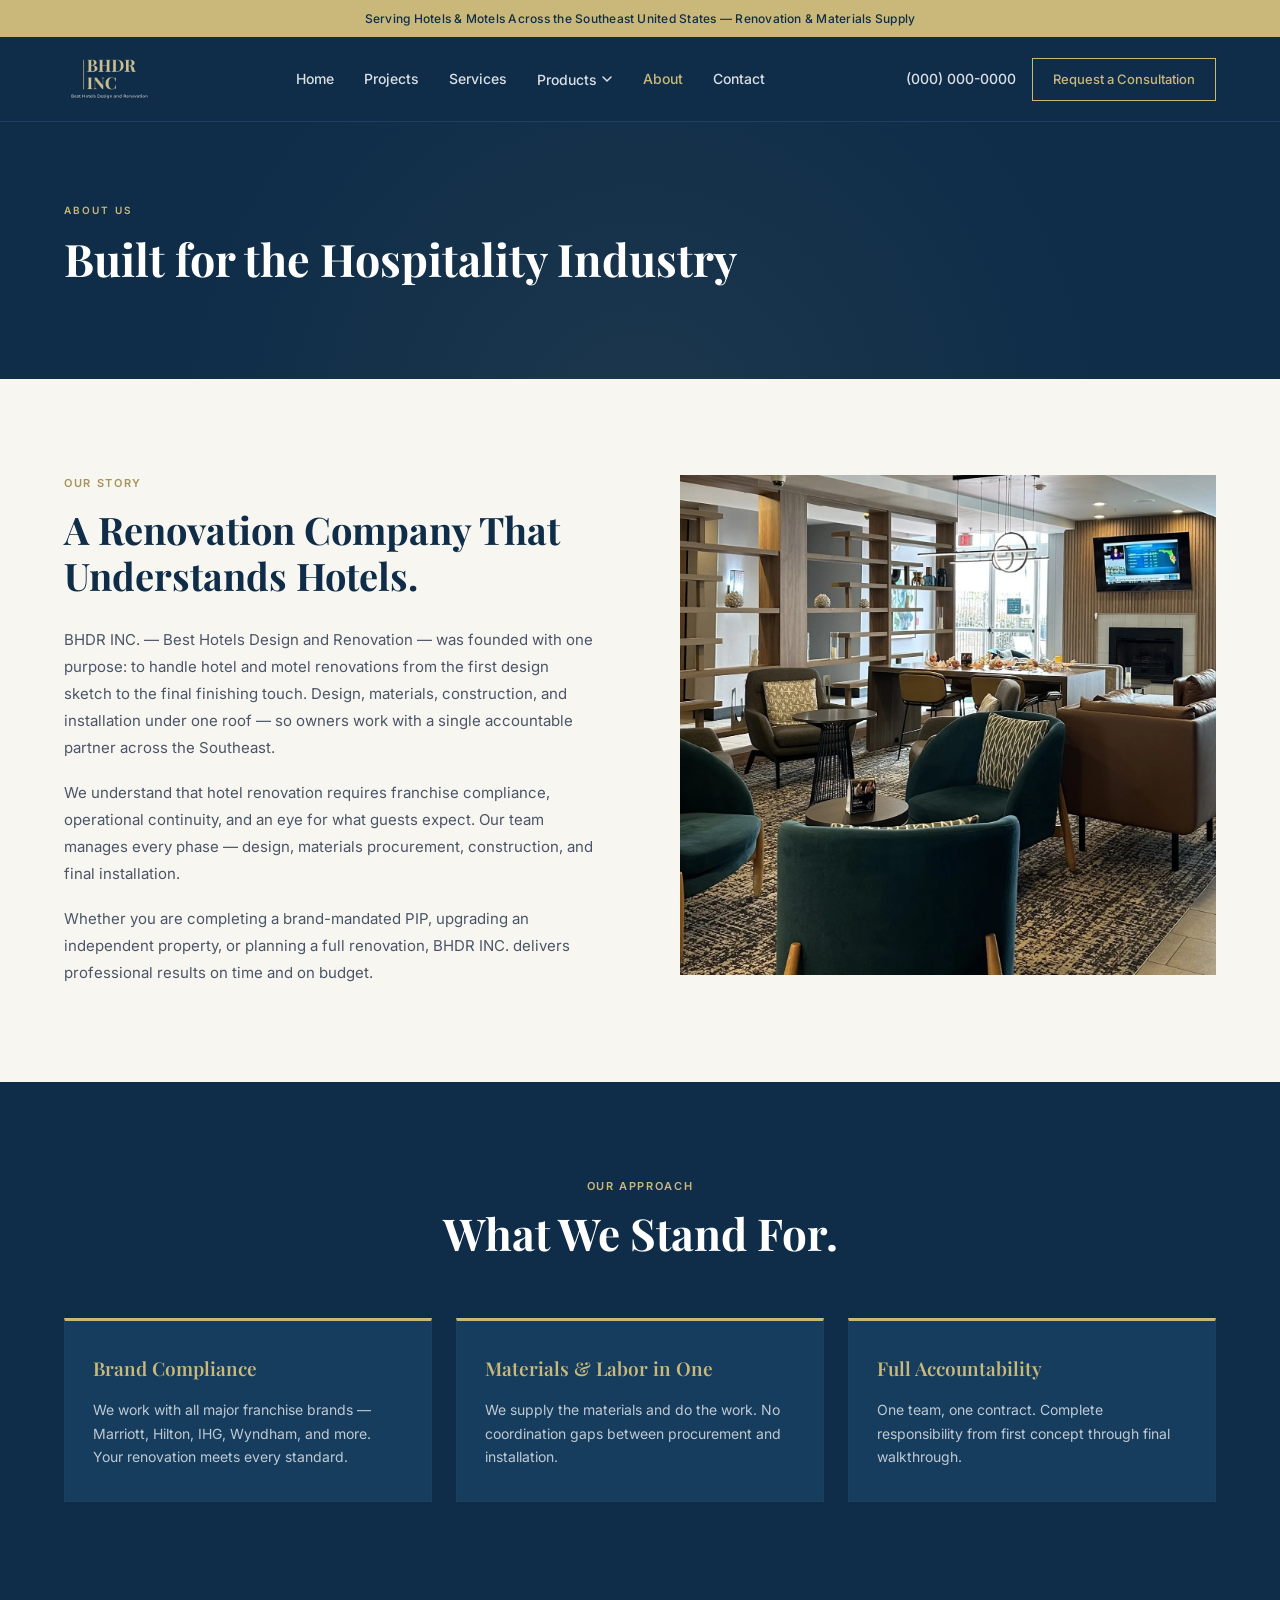
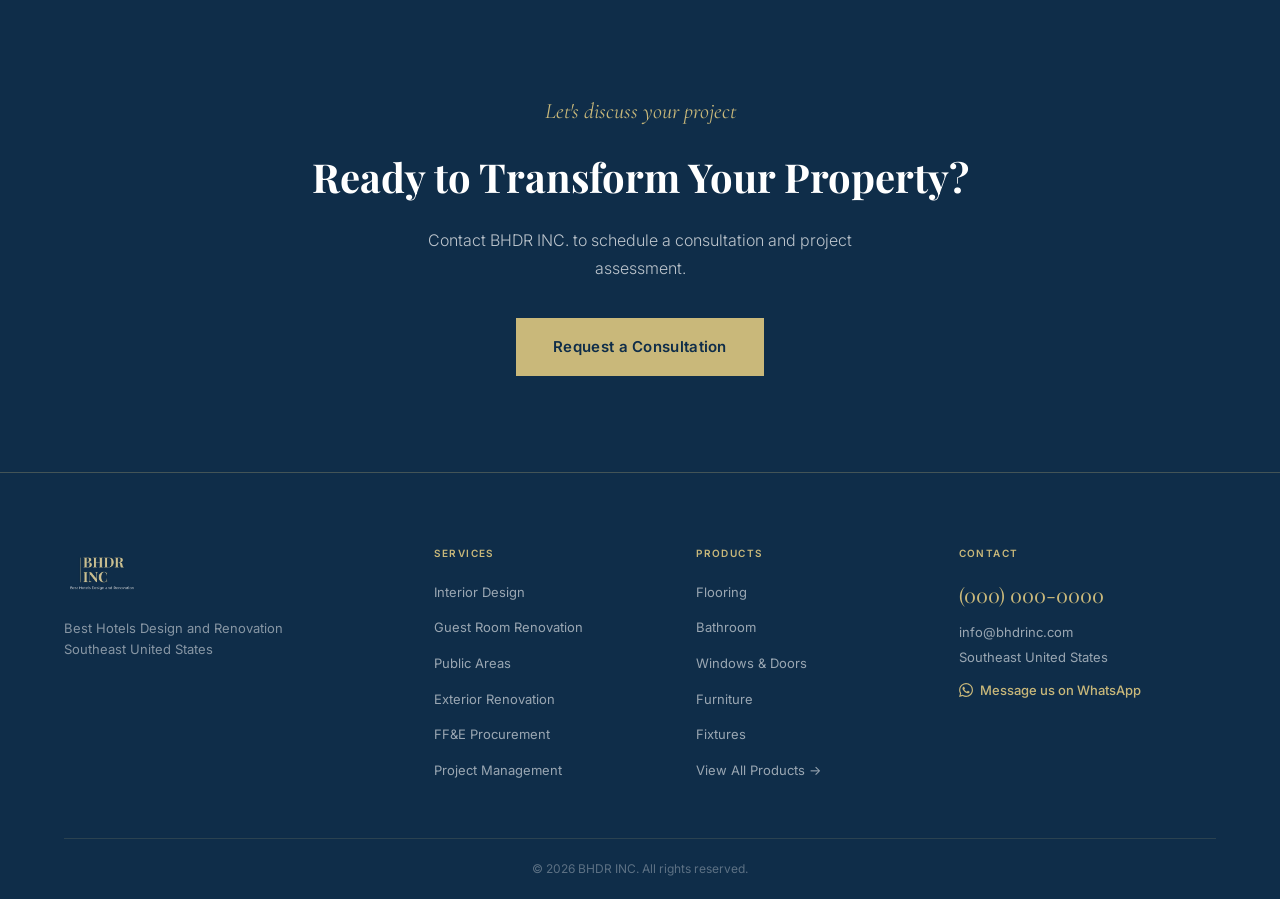
==== commit 9754e52e: "Update BHDR website with Ivan's photos and revised homepage content Co-Authored-By: Claude Opus 4.8 " ====
--- a/about.html
+++ b/about.html
@@ -129,13 +129,13 @@
         <span class="story__label reveal">Our Story</span>
         <h2 class="story__headline reveal reveal-delay-1">A Renovation Company That Understands Hotels.</h2>
         <div class="story__body reveal reveal-delay-2">
-          <p>BHDR INC. &mdash; Best Hotels Design and Renovation &mdash; was founded with one purpose: to deliver complete renovation results for hotel and motel properties across the Southeast. We provide both the expertise and the materials.</p>
+          <p>BHDR INC. &mdash; Best Hotels Design and Renovation &mdash; was founded with one purpose: to handle hotel and motel renovations from the first design sketch to the final finishing touch. Design, materials, construction, and installation under one roof &mdash; so owners work with a single accountable partner across the Southeast.</p>
           <p>We understand that hotel renovation requires franchise compliance, operational continuity, and an eye for what guests expect. Our team manages every phase &mdash; design, materials procurement, construction, and final installation.</p>
           <p>Whether you are completing a brand-mandated PIP, upgrading an independent property, or planning a full renovation, BHDR INC. delivers professional results on time and on budget.</p>
         </div>
       </div>
       <div class="reveal reveal-delay-1">
-        <img class="story__img" src="https://images.unsplash.com/photo-1504384308090-c894fdcc538d?w=800&q=80" alt="BHDR INC. team at work">
+        <img class="story__img" src="images/projects/hotel-lounge-renovation.webp" alt="Completed hotel lounge renovation by BHDR INC." loading="lazy">
       </div>
     </div>
   </div>
--- a/style.css
+++ b/style.css
@@ -341,7 +341,7 @@
    HERO — HOMEPAGE
    ============================================================ */
 .hero {
-  min-height: 100vh;
+  min-height: 60vh;
   display: flex;
   align-items: center;
   background: var(--navy);
@@ -374,13 +374,13 @@
   z-index: 2;
   max-width: var(--max-w);
   margin: 0 auto;
-  padding: 120px 24px 80px;
+  padding: 60px 24px;
   width: 100%;
 }
 .hero__label {
   font-family: 'Inter', sans-serif;
   font-weight: 600;
-  font-size: 11px;
+  font-size: 10px;
   letter-spacing: 0.2em;
   text-transform: uppercase;
   color: var(--gold);
@@ -390,7 +390,7 @@
 .hero__headline {
   font-family: 'Playfair Display', serif;
   font-weight: 900;
-  font-size: clamp(44px, 7vw, 80px);
+  font-size: clamp(28px, 3.5vw, 46px);
   color: var(--white);
   line-height: 1.06;
   margin-bottom: 26px;
@@ -399,7 +399,7 @@
 .hero__sub {
   font-family: 'Inter', sans-serif;
   font-weight: 300;
-  font-size: 18px;
+  font-size: 15px;
   color: rgba(255,255,255,.8);
   max-width: 580px;
   line-height: 1.7;
@@ -412,6 +412,7 @@
   flex-wrap: wrap;
   margin-bottom: 52px;
 }
+.hero__ctas .btn { font-size: 13px; padding: 11px 24px; }
 .hero__trust {
   display: flex;
   align-items: center;
@@ -419,7 +420,7 @@
 }
 .hero__trust-item {
   font-family: 'Inter', sans-serif;
-  font-size: 13px;
+  font-size: 12px;
   color: rgba(255,255,255,.65);
   padding: 0 20px;
   position: relative;
@@ -438,12 +439,52 @@
 }
 
 /* ============================================================
+   STATS SECTION
+   ============================================================ */
+.stats-section {
+  background: var(--white);
+  padding: 72px 0;
+}
+.stats-row {
+  display: flex;
+  align-items: center;
+  justify-content: center;
+}
+.stat-block {
+  flex: 1;
+  text-align: center;
+  padding: 24px 32px;
+}
+.stat-divider-v {
+  width: 1px;
+  height: 72px;
+  background: var(--border);
+  flex-shrink: 0;
+}
+.stat-number {
+  font-family: 'Playfair Display', serif;
+  font-weight: 900;
+  font-size: clamp(48px, 5.5vw, 72px);
+  color: var(--navy);
+  line-height: 1;
+  margin-bottom: 8px;
+}
+.stat-label {
+  font-family: 'Inter', sans-serif;
+  font-weight: 600;
+  font-size: 11px;
+  letter-spacing: 0.15em;
+  text-transform: uppercase;
+  color: var(--text-mid);
+}
+
+/* ============================================================
    PAGE HERO — inner pages
    ============================================================ */
 .page-hero {
   background: var(--navy);
   padding: 80px 0;
-  text-align: center;
+  text-align: left;
   position: relative;
   overflow: hidden;
 }
@@ -458,8 +499,8 @@
 .page-hero__label {
   font-family: 'Inter', sans-serif;
   font-weight: 600;
-  font-size: 11px;
-  letter-spacing: 0.15em;
+  font-size: 10px;
+  letter-spacing: 0.2em;
   text-transform: uppercase;
   color: var(--gold);
   display: block;
@@ -468,7 +509,7 @@
 .page-hero__headline {
   font-family: 'Playfair Display', serif;
   font-weight: 700;
-  font-size: clamp(32px, 5vw, 56px);
+  font-size: clamp(28px, 3.5vw, 46px);
   color: var(--white);
   line-height: 1.1;
   margin-bottom: 16px;
@@ -476,10 +517,9 @@
 .page-hero__sub {
   font-family: 'Inter', sans-serif;
   font-weight: 300;
-  font-size: 17px;
+  font-size: 15px;
   color: rgba(255,255,255,.72);
   max-width: 600px;
-  margin: 0 auto;
   line-height: 1.65;
 }
 .page-hero__note {
@@ -533,6 +573,33 @@
 .section__sub--light  { color: rgba(255,255,255,.72); }
 .section__sub--dark   { color: var(--text-mid); }
 .section__sub--center { margin-left: auto; margin-right: auto; }
+
+/* Homepage intro / company description (below hero) */
+.intro-section {
+  background: var(--off-white);
+  padding: 84px 0;
+}
+.intro-section__inner {
+  max-width: 800px;
+  margin: 0 auto;
+  text-align: center;
+}
+.intro-section__accent {
+  font-family: 'Cormorant Garamond', serif;
+  font-style: italic;
+  font-size: 22px;
+  color: var(--gold-dark);
+  display: block;
+  margin-bottom: 18px;
+}
+.intro-section__lead {
+  font-family: 'Playfair Display', serif;
+  font-weight: 400;
+  font-size: clamp(20px, 2.4vw, 27px);
+  line-height: 1.5;
+  color: var(--text-dark);
+  margin: 0;
+}
 
 /* ============================================================
    HOMEPAGE — SERVICE IMAGE CARDS
@@ -588,10 +655,10 @@
   font-family: 'Inter', sans-serif;
   font-weight: 600;
   font-size: 14px;
-  color: var(--gold);
+  color: var(--gold-dark);
   transition: color .2s ease;
 }
-.service-cards-cta a:hover { color: var(--gold-light); }
+.service-cards-cta a:hover { color: var(--gold); }
 
 /* ============================================================
    FEATURED PROJECTS GRID (homepage + projects page)
@@ -1328,6 +1395,14 @@
    RESPONSIVE — MOBILE (<768px)
    ============================================================ */
 @media (max-width: 767px) {
+  .intro-section { padding: 52px 0; }
+  .intro-section__accent { font-size: 20px; margin-bottom: 14px; }
+  .intro-section__lead { font-size: 19px; line-height: 1.55; }
+  .stats-section { padding: 56px 0; }
+  .stats-row { flex-direction: column; gap: 0; }
+  .stat-block { padding: 28px 24px; width: 100%; }
+  .stat-divider-v { width: 80px; height: 1px; }
+  .stat-number { font-size: clamp(44px, 12vw, 64px); }
   .section { padding: 64px 0; }
   .announce-bar { padding: 7px 0; }
   .announce-bar__inner { font-size: 11px; }
@@ -1335,7 +1410,7 @@
   .nav__links, .nav__cta, .nav__phone { display: none; }
   .nav__hamburger { display: flex; }
 
-  .hero__inner { padding: 100px 24px 72px; }
+  .hero__inner { padding: 60px 24px; }
   .hero__trust { flex-direction: column; align-items: flex-start; gap: 8px; }
   .hero__trust-item { padding: 0; }
   .hero__trust-item::after { display: none !important; }
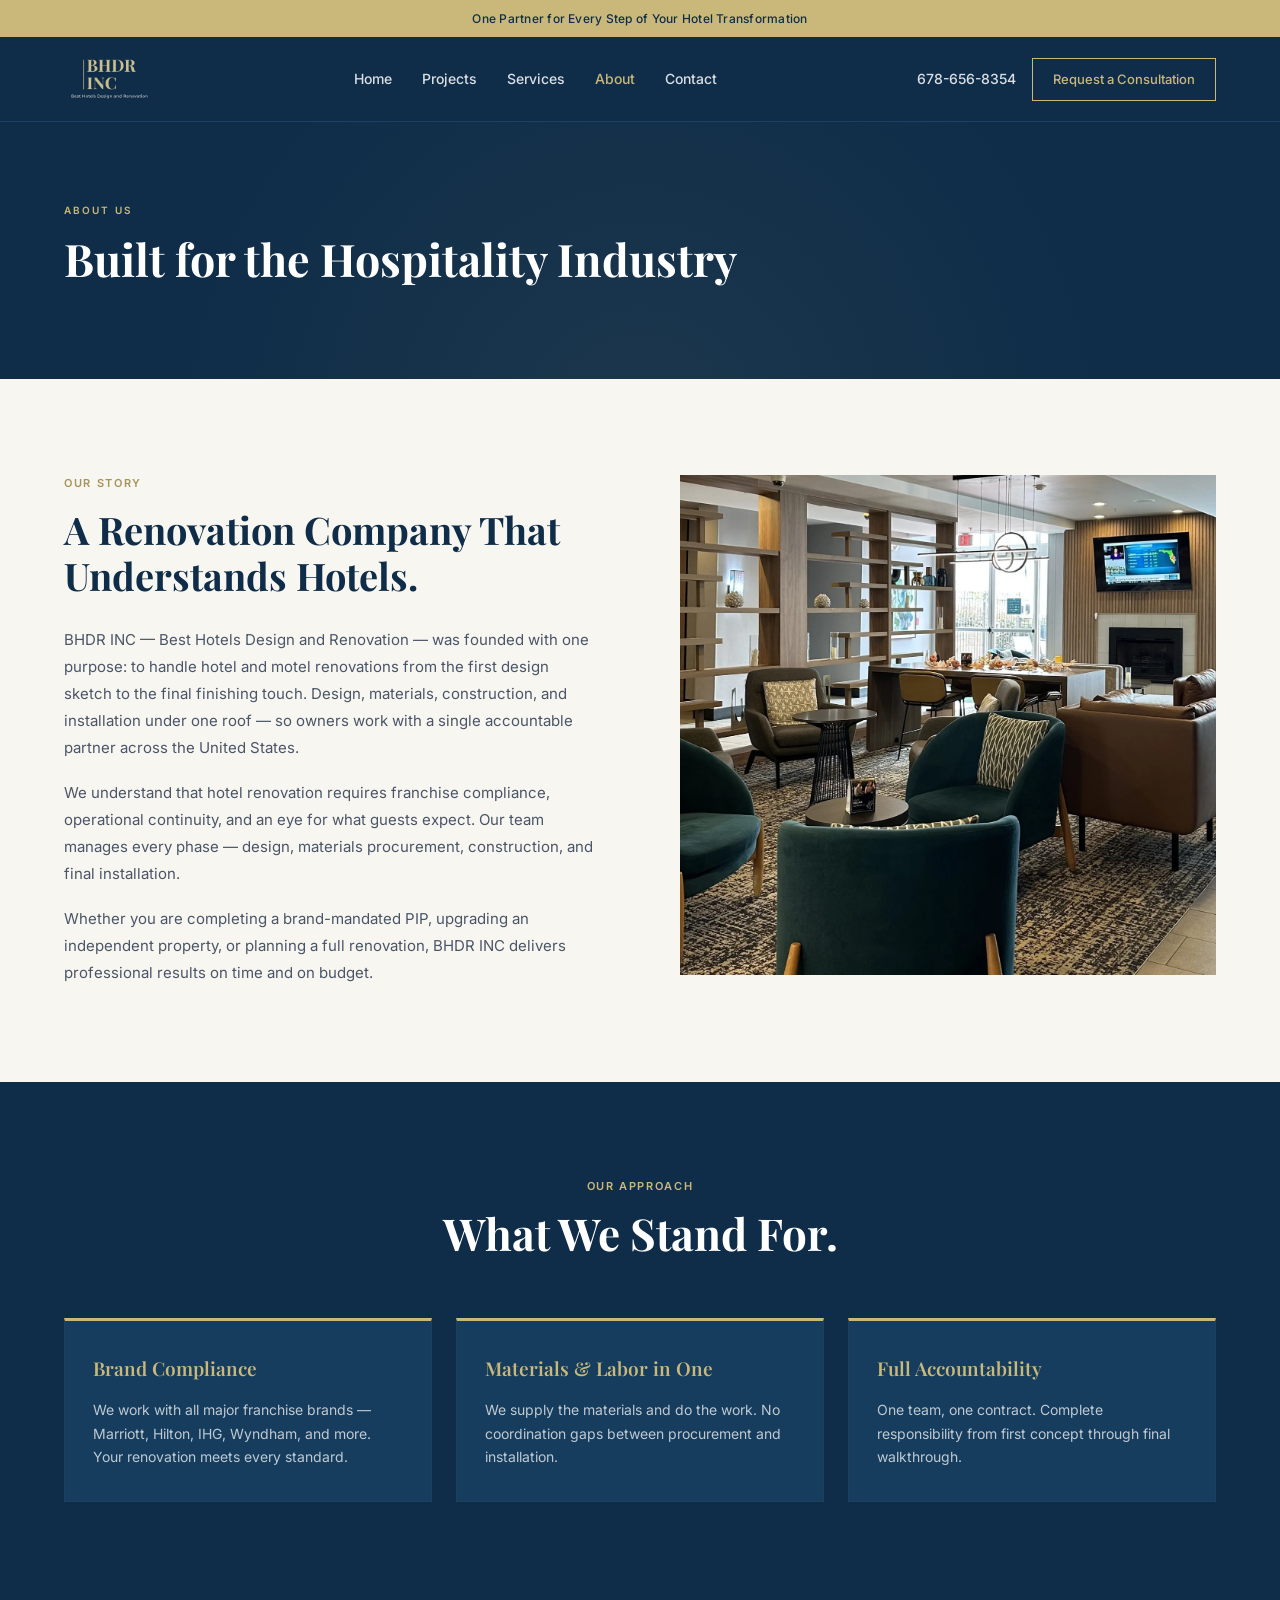
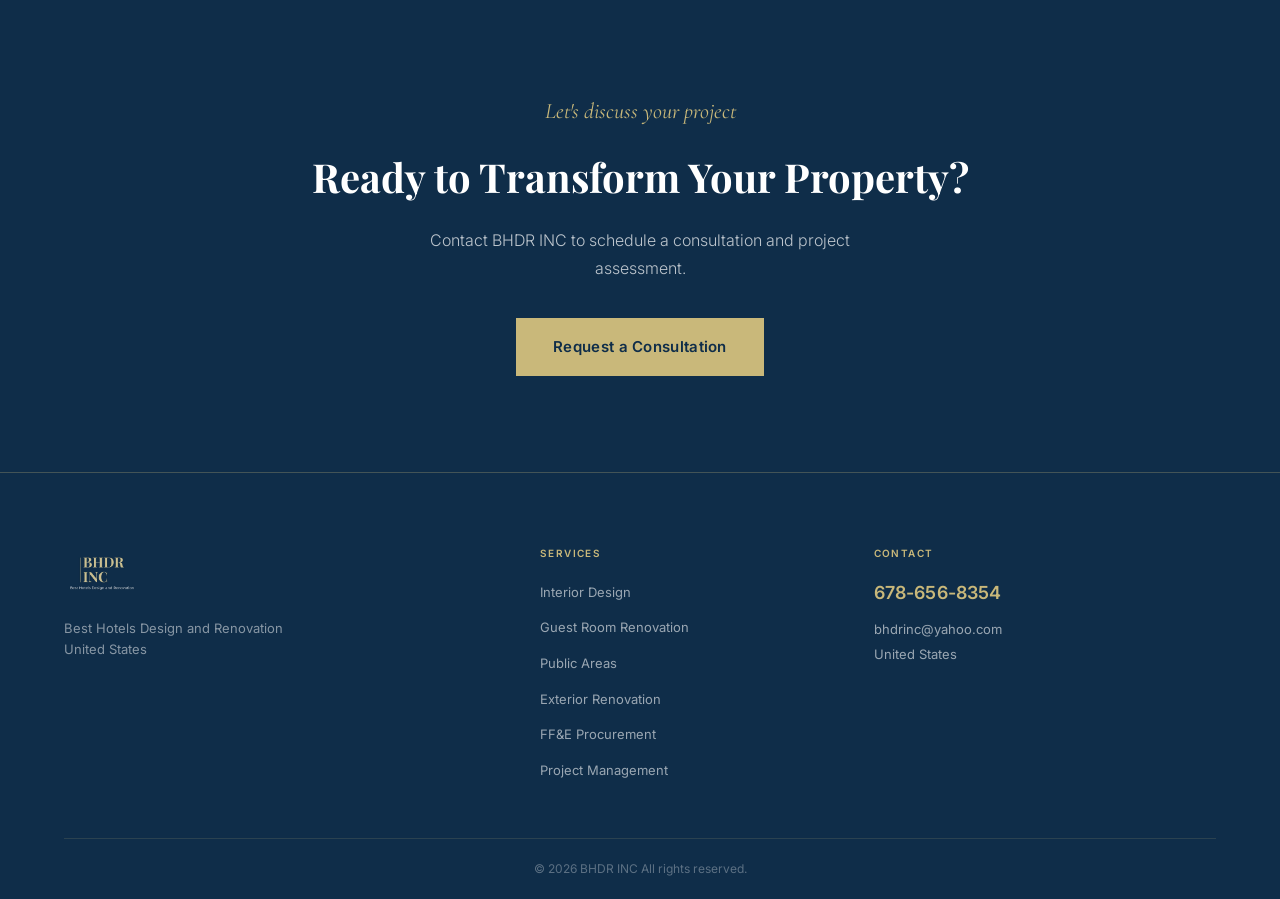
==== commit 608f7e37: "Update BHDR website with Ivan's second round of revisions Co-Authored-By: Claude Opus 4.8 <noreply@a" ====
--- a/about.html
+++ b/about.html
@@ -3,8 +3,8 @@
 <head>
   <meta charset="UTF-8">
   <meta name="viewport" content="width=device-width, initial-scale=1.0">
-  <title>About BHDR INC. — Best Hotels Design and Renovation</title>
-  <meta name="description" content="BHDR INC. is a Southeast US hotel and motel renovation company delivering full-scope design, construction, and materials supply.">
+  <title>About BHDR INC — Best Hotels Design and Renovation</title>
+  <meta name="description" content="BHDR INC is a United States hotel and motel renovation company delivering full-scope design, construction, and materials supply.">
   <link rel="preconnect" href="https://fonts.googleapis.com">
   <link rel="preconnect" href="https://fonts.gstatic.com" crossorigin>
   <link href="https://fonts.googleapis.com/css2?family=Playfair+Display:ital,wght@0,400;0,600;0,700;0,900;1,400;1,600&family=Inter:wght@300;400;500;600&family=Cormorant+Garamond:ital,wght@1,400;1,500&display=swap" rel="stylesheet">
@@ -16,7 +16,7 @@
 <div class="announce-bar">
   <div class="container">
     <div class="announce-bar__inner">
-      Serving Hotels &amp; Motels Across the Southeast United States &mdash; Renovation &amp; Materials Supply
+      One Partner for Every Step of Your Hotel Transformation
     </div>
   </div>
 </div>
@@ -26,59 +26,16 @@
   <div class="container">
     <div class="nav__inner">
       <a href="index.html" class="nav-logo">
-        <img src="images/logo.png" alt="BHDR INC." class="logo-img">
+        <img src="images/logo.png" alt="BHDR INC" class="logo-img">
       </a>
       <ul class="nav__links">
         <li><a href="index.html" class="nav__link">Home</a></li>
         <li><a href="projects.html" class="nav__link">Projects</a></li>
         <li><a href="services.html" class="nav__link">Services</a></li>
-        <li class="nav-dropdown">
-          <button class="nav-dropdown-toggle" aria-expanded="false" aria-haspopup="true">
-            Products
-            <svg class="dropdown-arrow" width="12" height="12" viewBox="0 0 12 12" fill="none" aria-hidden="true">
-              <path d="M2 4l4 4 4-4" stroke="currentColor" stroke-width="1.5" stroke-linecap="round"/>
-            </svg>
-          </button>
-          <div class="mega-menu" role="menu">
-            <div class="mega-menu__inner">
-              <div>
-                <p class="mega-menu__col-title">Flooring</p>
-                <a href="products.html" class="mega-menu__link">Vinyl Flooring</a>
-                <a href="products.html" class="mega-menu__link">Floor Tiles</a>
-                <a href="products.html" class="mega-menu__link">Carpet &amp; Soft Goods</a>
-              </div>
-              <div>
-                <p class="mega-menu__col-title">Bathroom</p>
-                <a href="products.html" class="mega-menu__link">Surrounds &amp; Shower Pans</a>
-                <a href="products.html" class="mega-menu__link">Shower Glass Doors</a>
-                <a href="products.html" class="mega-menu__link">Plumbing Fixtures</a>
-                <a href="products.html" class="mega-menu__link">Bathroom Accessories</a>
-              </div>
-              <div>
-                <p class="mega-menu__col-title">Interior</p>
-                <a href="products.html" class="mega-menu__link">Vanity &amp; Kitchen Cabinets</a>
-                <a href="products.html" class="mega-menu__link">Quartz Countertops</a>
-                <a href="products.html" class="mega-menu__link">Mirrors &amp; Artwork</a>
-                <a href="products.html" class="mega-menu__link">Lamps &amp; Lighting</a>
-              </div>
-              <div>
-                <p class="mega-menu__col-title">Structure &amp; Finish</p>
-                <a href="products.html" class="mega-menu__link">Windows</a>
-                <a href="products.html" class="mega-menu__link">Doors</a>
-                <a href="products.html" class="mega-menu__link">Window Treatments</a>
-                <a href="products.html" class="mega-menu__link">Furniture</a>
-              </div>
-              <div class="mega-menu__cta-panel">
-                <p class="mega-menu__cta-body">Need specific materials for your project? Contact us and we'll source exactly what you need.</p>
-                <a href="contact.html" class="mega-menu__cta-btn">Contact Us</a>
-              </div>
-            </div>
-          </div>
-        </li>
         <li><a href="about.html" class="nav__link">About</a></li>
         <li><a href="contact.html" class="nav__link">Contact</a></li>
       </ul>
-      <a href="tel:0000000000" class="nav__phone">(000) 000-0000</a>
+      <a href="tel:+16786568354" class="nav__phone">678-656-8354</a>
       <a href="contact.html" class="nav__cta">Request a Consultation</a>
       <button class="nav__hamburger" id="hamburger" aria-label="Toggle menu" aria-expanded="false">
         <span></span><span></span><span></span>
@@ -88,24 +45,9 @@
       <a href="index.html" class="nav__link">Home</a>
       <a href="projects.html" class="nav__link">Projects</a>
       <a href="services.html" class="nav__link">Services</a>
-      <button class="nav__mobile-toggle" id="mobile-products-toggle" aria-expanded="false">
-        Products
-        <svg width="12" height="12" viewBox="0 0 12 12" fill="none" aria-hidden="true"><path d="M2 4l4 4 4-4" stroke="currentColor" stroke-width="1.5" stroke-linecap="round"/></svg>
-      </button>
-      <div class="nav__mobile-accordion" id="mobile-products-accordion">
-        <div class="nav__mobile-accordion-inner">
-          <a href="products.html" class="nav__link">Vinyl Flooring</a>
-          <a href="products.html" class="nav__link">Floor Tiles</a>
-          <a href="products.html" class="nav__link">Surrounds &amp; Shower Pans</a>
-          <a href="products.html" class="nav__link">Plumbing Fixtures</a>
-          <a href="products.html" class="nav__link">Windows &amp; Doors</a>
-          <a href="products.html" class="nav__link">Furniture</a>
-          <a href="products.html" class="nav__link">View All Products</a>
-        </div>
-      </div>
       <a href="about.html" class="nav__link">About</a>
       <a href="contact.html" class="nav__link">Contact</a>
-      <a href="tel:0000000000" class="nav__link nav__phone--mobile">(000) 000-0000</a>
+      <a href="tel:+16786568354" class="nav__link nav__phone--mobile">678-656-8354</a>
       <a href="contact.html" class="nav__cta">Request a Consultation</a>
     </div>
   </div>
@@ -129,13 +71,13 @@
         <span class="story__label reveal">Our Story</span>
         <h2 class="story__headline reveal reveal-delay-1">A Renovation Company That Understands Hotels.</h2>
         <div class="story__body reveal reveal-delay-2">
-          <p>BHDR INC. &mdash; Best Hotels Design and Renovation &mdash; was founded with one purpose: to handle hotel and motel renovations from the first design sketch to the final finishing touch. Design, materials, construction, and installation under one roof &mdash; so owners work with a single accountable partner across the Southeast.</p>
+          <p>BHDR INC &mdash; Best Hotels Design and Renovation &mdash; was founded with one purpose: to handle hotel and motel renovations from the first design sketch to the final finishing touch. Design, materials, construction, and installation under one roof &mdash; so owners work with a single accountable partner across the United States.</p>
           <p>We understand that hotel renovation requires franchise compliance, operational continuity, and an eye for what guests expect. Our team manages every phase &mdash; design, materials procurement, construction, and final installation.</p>
-          <p>Whether you are completing a brand-mandated PIP, upgrading an independent property, or planning a full renovation, BHDR INC. delivers professional results on time and on budget.</p>
+          <p>Whether you are completing a brand-mandated PIP, upgrading an independent property, or planning a full renovation, BHDR INC delivers professional results on time and on budget.</p>
         </div>
       </div>
       <div class="reveal reveal-delay-1">
-        <img class="story__img" src="images/projects/hotel-lounge-renovation.webp" alt="Completed hotel lounge renovation by BHDR INC." loading="lazy">
+        <img class="story__img" src="images/projects/hotel-lounge-renovation.webp" alt="Completed hotel lounge renovation by BHDR INC" loading="lazy">
       </div>
     </div>
   </div>
@@ -170,7 +112,7 @@
   <div class="container">
     <span class="cta-section__accent reveal">Let's discuss your project</span>
     <h2 class="cta-section__headline reveal reveal-delay-1">Ready to Transform Your Property?</h2>
-    <p class="cta-section__body reveal reveal-delay-2">Contact BHDR INC. to schedule a consultation and project assessment.</p>
+    <p class="cta-section__body reveal reveal-delay-2">Contact BHDR INC to schedule a consultation and project assessment.</p>
     <a href="contact.html" class="btn btn--gold btn--lg reveal reveal-delay-3">Request a Consultation</a>
   </div>
 </section>
@@ -180,8 +122,8 @@
   <div class="container">
     <div class="footer__grid">
       <div>
-        <a href="index.html"><img src="images/logo.png" alt="BHDR INC." class="footer-logo"></a>
-        <p class="footer__tagline">Best Hotels Design and Renovation<br>Southeast United States</p>
+        <a href="index.html"><img src="images/logo.png" alt="BHDR INC" class="footer-logo"></a>
+        <p class="footer__tagline">Best Hotels Design and Renovation<br>United States</p>
       </div>
       <div>
         <div class="footer__col-title">Services</div>
@@ -195,30 +137,15 @@
         </ul>
       </div>
       <div>
-        <div class="footer__col-title">Products</div>
-        <ul class="footer__links">
-          <li><a href="products.html" class="footer__link">Flooring</a></li>
-          <li><a href="products.html" class="footer__link">Bathroom</a></li>
-          <li><a href="products.html" class="footer__link">Windows &amp; Doors</a></li>
-          <li><a href="products.html" class="footer__link">Furniture</a></li>
-          <li><a href="products.html" class="footer__link">Fixtures</a></li>
-          <li><a href="products.html" class="footer__link">View All Products &rarr;</a></li>
-        </ul>
-      </div>
-      <div>
         <div class="footer__col-title">Contact</div>
-        <a href="tel:0000000000" class="footer__phone">(000) 000-0000</a>
-        <p class="footer__contact-item"><a href="mailto:info@bhdrinc.com">info@bhdrinc.com</a></p>
-        <p class="footer__contact-item">Southeast United States</p>
-        <a href="https://wa.me/10000000000" class="footer__wa-link" target="_blank" rel="noopener noreferrer">
-          <svg viewBox="0 0 24 24" width="14" height="14" fill="currentColor" aria-hidden="true"><path d="M17.472 14.382c-.297-.149-1.758-.867-2.03-.967-.273-.099-.471-.148-.67.15-.197.297-.767.966-.94 1.164-.173.199-.347.223-.644.075-.297-.15-1.255-.463-2.39-1.475-.883-.788-1.48-1.761-1.653-2.059-.173-.297-.018-.458.13-.606.134-.133.298-.347.446-.52.149-.174.198-.298.298-.497.099-.198.05-.371-.025-.52-.075-.149-.669-1.612-.916-2.207-.242-.579-.487-.5-.669-.51-.173-.008-.371-.01-.57-.01-.198 0-.52.074-.792.372-.272.297-1.04 1.016-1.04 2.479 0 1.462 1.065 2.875 1.213 3.074.149.198 2.096 3.2 5.077 4.487.709.306 1.262.489 1.694.625.712.227 1.36.195 1.871.118.571-.085 1.758-.719 2.006-1.413.248-.694.248-1.289.173-1.413-.074-.124-.272-.198-.57-.347m-5.421 7.403h-.004a9.87 9.87 0 01-5.031-1.378l-.361-.214-3.741.982.998-3.648-.235-.374a9.86 9.86 0 01-1.51-5.26c.001-5.45 4.436-9.884 9.888-9.884 2.64 0 5.122 1.03 6.988 2.898a9.825 9.825 0 012.893 6.994c-.003 5.45-4.437 9.884-9.885 9.884m8.413-18.297A11.815 11.815 0 0012.05 0C5.495 0 .16 5.335.157 11.892c0 2.096.547 4.142 1.588 5.945L.057 24l6.305-1.654a11.882 11.882 0 005.683 1.448h.005c6.554 0 11.89-5.335 11.893-11.893a11.821 11.821 0 00-3.48-8.413z"/></svg>
-          Message us on WhatsApp
-        </a>
+        <a href="tel:+16786568354" class="footer__phone">678-656-8354</a>
+        <p class="footer__contact-item"><a href="mailto:bhdrinc@yahoo.com">bhdrinc@yahoo.com</a></p>
+        <p class="footer__contact-item">United States</p>
       </div>
     </div>
     <hr class="footer__divider">
     <div class="footer__bottom">
-      <p class="footer__copy">&copy; 2026 BHDR INC. All rights reserved.</p>
+      <p class="footer__copy">&copy; 2026 BHDR INC All rights reserved.</p>
     </div>
   </div>
 </footer>
--- a/style.css
+++ b/style.css
@@ -704,7 +704,7 @@
   font-weight: 600;
   font-size: 14px;
   color: var(--navy);
-  margin-bottom: 3px;
+  margin-bottom: 0;
   transition: color .2s ease;
 }
 .project-card:hover .project-card__name { color: var(--gold-dark); }
@@ -1121,9 +1121,10 @@
   align-items: start;
 }
 .contact-info__phone {
-  font-family: 'Playfair Display', serif;
-  font-weight: 600;
-  font-size: clamp(26px, 4vw, 36px);
+  font-family: 'Inter', sans-serif;
+  font-weight: 700;
+  font-size: clamp(24px, 3.5vw, 32px);
+  letter-spacing: -0.01em;
   color: var(--navy);
   display: block;
   margin-bottom: 6px;
@@ -1272,7 +1273,7 @@
 }
 .footer__grid {
   display: grid;
-  grid-template-columns: 1.5fr 1fr 1fr 1.2fr;
+  grid-template-columns: 1.5fr 1fr 1.2fr;
   gap: 48px;
   padding-bottom: 56px;
 }
@@ -1302,8 +1303,10 @@
 .footer__link:hover { color: rgba(255,255,255,.9); }
 .footer__phone {
   display: block;
-  font-family: 'Playfair Display', serif;
-  font-size: 20px;
+  font-family: 'Inter', sans-serif;
+  font-weight: 600;
+  font-size: 18px;
+  letter-spacing: 0.01em;
   color: var(--gold);
   margin-bottom: 12px;
   transition: color .2s ease;
@@ -1353,6 +1356,10 @@
    RESPONSIVE — TABLET (768–1023px)
    ============================================================ */
 @media (max-width: 1023px) {
+  /* Use the hamburger menu across the full tablet range so the desktop nav/CTA never overflow */
+  .nav__links, .nav__cta, .nav__phone { display: none; }
+  .nav__hamburger { display: flex; }
+
   .service-cards-grid { grid-template-columns: 1fr; gap: 2px; }
   .service-card { height: 280px; }
 
@@ -1411,11 +1418,11 @@
   .nav__hamburger { display: flex; }
 
   .hero__inner { padding: 60px 24px; }
-  .hero__trust { flex-direction: column; align-items: flex-start; gap: 8px; }
-  .hero__trust-item { padding: 0; }
-  .hero__trust-item::after { display: none !important; }
   .hero__ctas { flex-direction: column; align-items: stretch; }
   .hero__ctas .btn { justify-content: center; }
+  /* Keep hero trust tags on one row (like desktop) */
+  .hero__trust { flex-wrap: nowrap; }
+  .hero__trust-item { white-space: nowrap; }
 
   .service-cards-grid { grid-template-columns: 1fr; }
   .projects-grid { grid-template-columns: 1fr; }
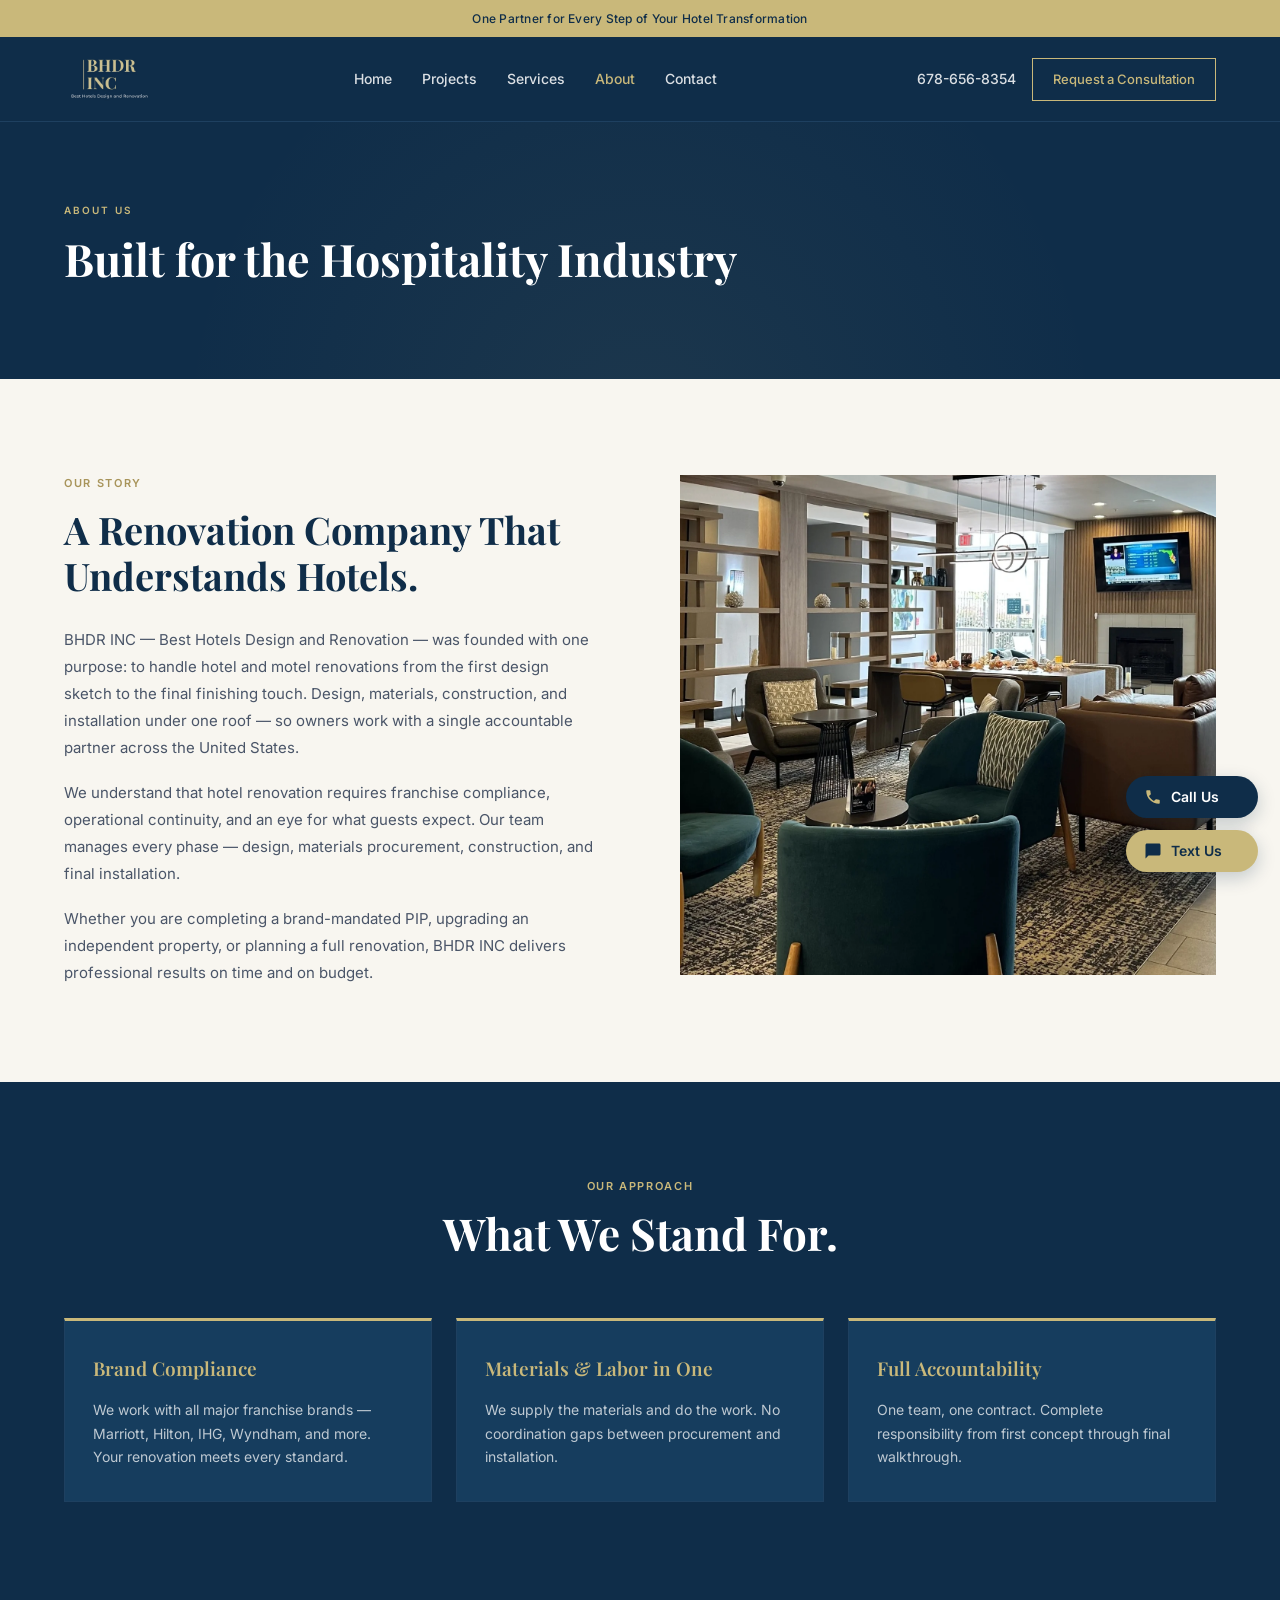
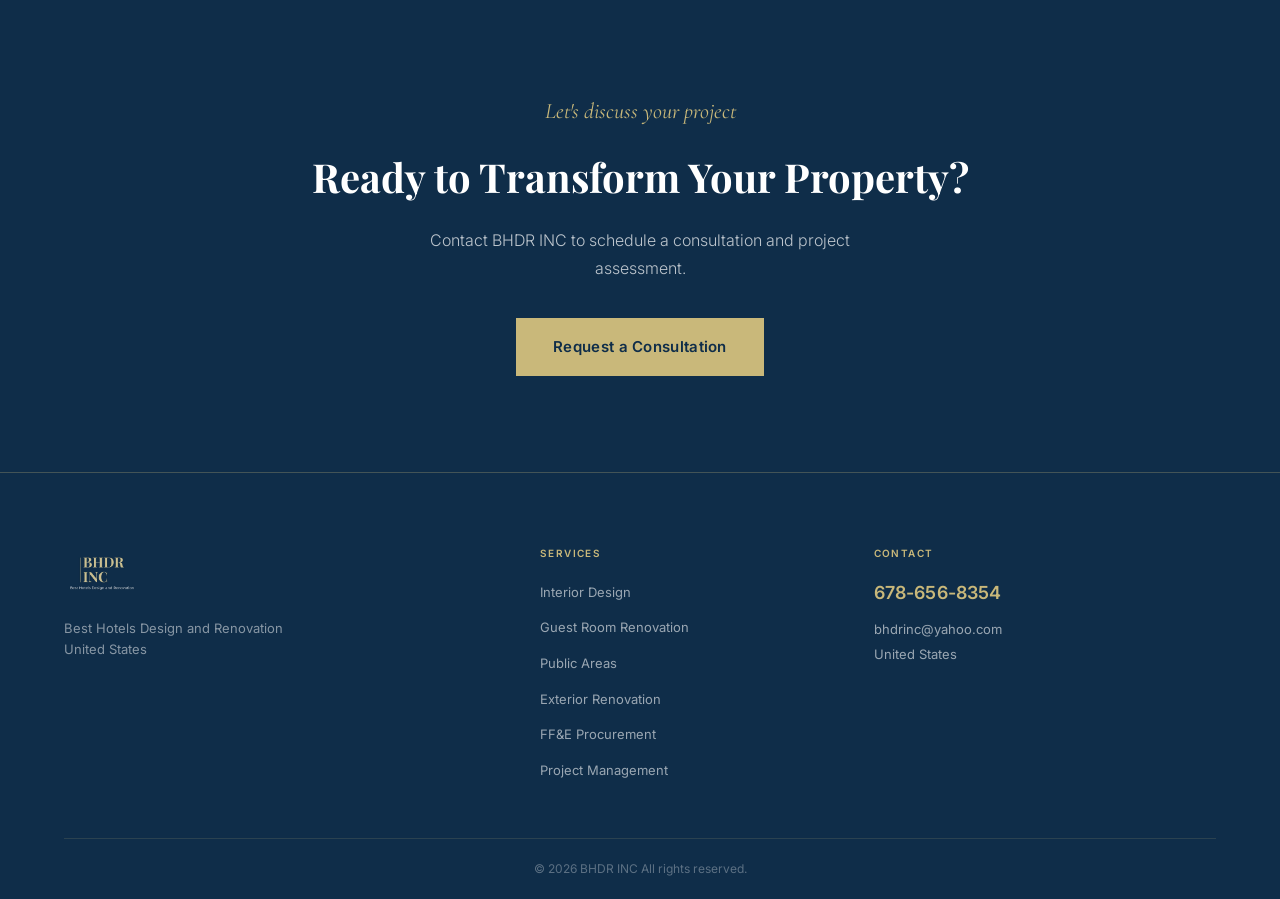
==== commit fa62ce97: "Add floating call and direct text buttons to BHDR website Co-Authored-By: Claude Opus 4.8 <noreply@a" ====
--- a/about.html
+++ b/about.html
@@ -150,6 +150,18 @@
   </div>
 </footer>
 
+<!-- Floating Contact Buttons -->
+<div class="floating-contact" aria-label="Quick contact">
+  <a class="fc-btn fc-btn--call" href="tel:+16786568354" aria-label="Call us at 678-656-8354">
+    <svg class="fc-btn__icon" viewBox="0 0 24 24" aria-hidden="true"><path fill="currentColor" d="M6.62 10.79c1.44 2.83 3.76 5.14 6.59 6.59l2.2-2.2c.27-.27.67-.36 1.02-.24 1.12.37 2.33.57 3.57.57.55 0 1 .45 1 1V20c0 .55-.45 1-1 1-9.39 0-17-7.61-17-17 0-.55.45-1 1-1h3.5c.55 0 1 .45 1 1 0 1.25.2 2.45.57 3.57.11.35.03.74-.25 1.02l-2.2 2.2z"/></svg>
+    <span class="fc-btn__label">Call Us</span>
+  </a>
+  <a class="fc-btn fc-btn--text" href="sms:+16786568354" aria-label="Text us at 678-656-8354">
+    <svg class="fc-btn__icon" viewBox="0 0 24 24" aria-hidden="true"><path fill="currentColor" d="M20 2H4c-1.1 0-2 .9-2 2v18l4-4h14c1.1 0 2-.9 2-2V4c0-1.1-.9-2-2-2z"/></svg>
+    <span class="fc-btn__label">Text Us</span>
+  </a>
+</div>
+
 <script src="script.js"></script>
 </body>
 </html>
--- a/style.css
+++ b/style.css
@@ -1468,3 +1468,78 @@
   .products-grid { grid-template-columns: 1fr; }
   .projects-full-grid { grid-template-columns: 1fr; }
 }
+
+/* ============================================================
+   FLOATING CONTACT BUTTONS (Call Us / Text Us)
+   ============================================================ */
+.floating-contact {
+  position: fixed;
+  right: 22px;
+  bottom: 28px;
+  bottom: calc(28px + env(safe-area-inset-bottom, 0px));
+  z-index: 800;
+  display: flex;
+  flex-direction: column;
+  gap: 12px;
+  align-items: flex-end;
+  transition: opacity .25s ease, transform .25s ease, visibility .25s ease;
+}
+/* Auto-hidden while the contact form's submit button is in the button zone */
+.floating-contact.fc-hidden {
+  opacity: 0;
+  visibility: hidden;
+  pointer-events: none;
+  transform: translateY(10px);
+}
+.fc-btn {
+  display: inline-flex;
+  align-items: center;
+  gap: 9px;
+  min-width: 132px;
+  padding: 12px 18px;
+  border: none;
+  border-radius: 999px;
+  font-family: 'Inter', sans-serif;
+  font-weight: 600;
+  font-size: 14px;
+  line-height: 1;
+  text-decoration: none;
+  cursor: pointer;
+  box-shadow: 0 6px 18px rgba(15, 45, 73, .22);
+  transition: transform .18s ease, box-shadow .18s ease, background-color .18s ease;
+}
+.fc-btn--call { background: #0F2D49; color: #ffffff; }
+.fc-btn--call .fc-btn__icon { color: var(--gold); }
+.fc-btn--text { background: var(--gold); color: #0F2D49; }
+.fc-btn--text .fc-btn__icon { color: #0F2D49; }
+.fc-btn:hover { transform: translateY(-2px); box-shadow: 0 10px 24px rgba(15, 45, 73, .30); }
+.fc-btn--text:hover { background: var(--gold-light); }
+.fc-btn:focus-visible { outline: 3px solid #ffffff; outline-offset: 2px; }
+.fc-btn--text:focus-visible { outline-color: #0F2D49; }
+.fc-btn__icon { width: 18px; height: 18px; flex-shrink: 0; }
+.fc-btn__label { white-space: nowrap; }
+
+/* Mobile: compact icon-only buttons, safe-area aware */
+@media (max-width: 767px) {
+  .floating-contact {
+    right: calc(14px + env(safe-area-inset-right, 0px));
+    bottom: calc(14px + env(safe-area-inset-bottom, 0px));
+    gap: 10px;
+  }
+  .fc-btn {
+    min-width: 0;
+    width: 50px;
+    height: 50px;
+    padding: 0;
+    justify-content: center;
+    border-radius: 50%;
+  }
+  .fc-btn__label { display: none; }
+  .fc-btn__icon { width: 21px; height: 21px; }
+}
+
+/* Respect reduced-motion preferences */
+@media (prefers-reduced-motion: reduce) {
+  .fc-btn { transition: none; }
+  .fc-btn:hover { transform: none; }
+}
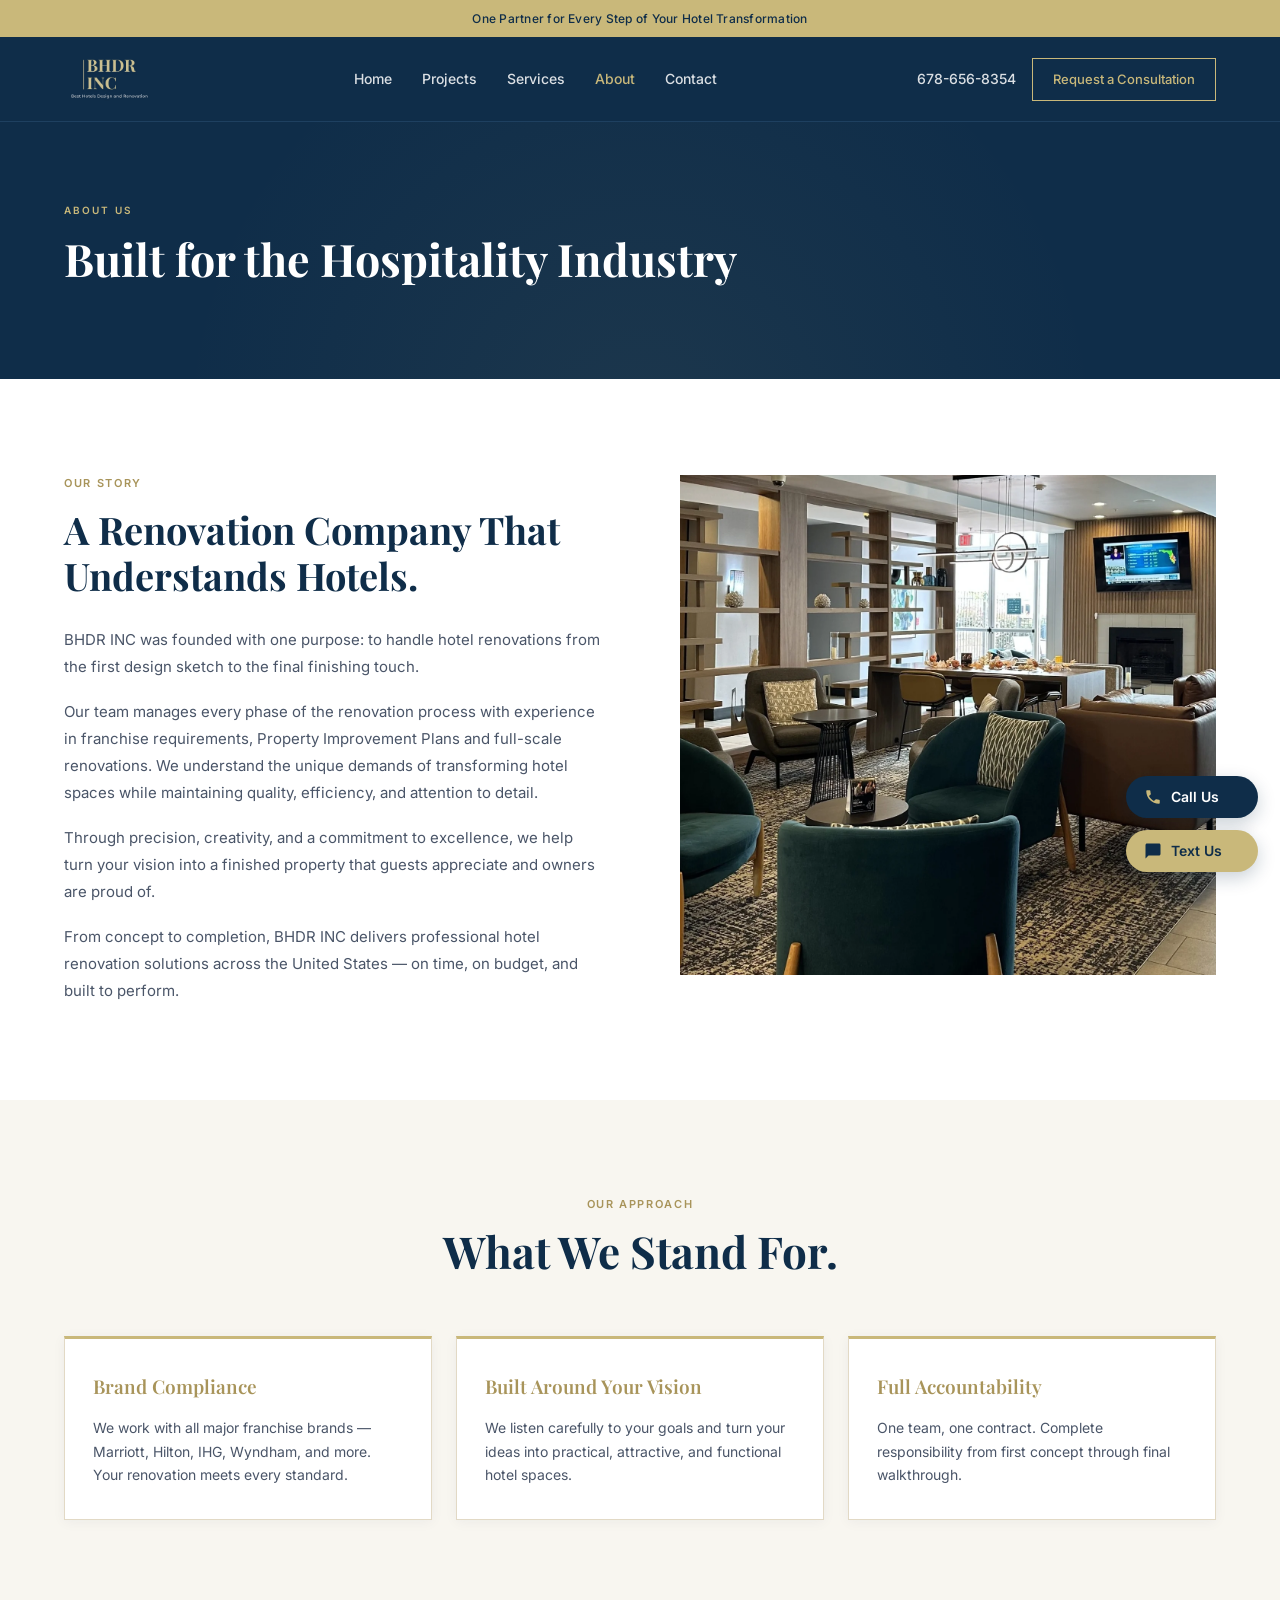
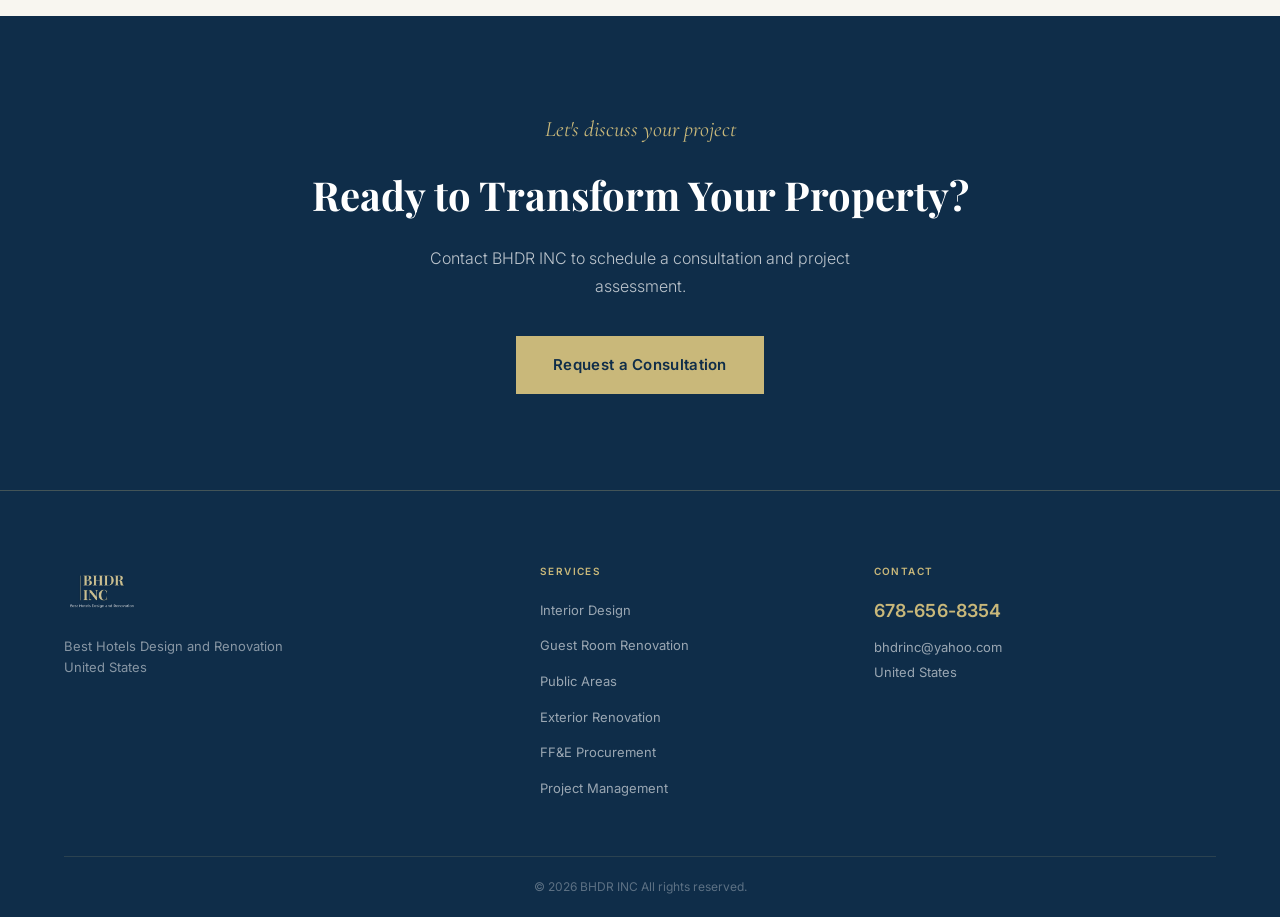
==== commit 4cecd351: "Add hotel project galleries and Ivan's Services/About/Contact updates Projects: replace the static f" ====
--- a/about.html
+++ b/about.html
@@ -64,16 +64,17 @@
 </section>
 
 <!-- ==================== OUR STORY ==================== -->
-<section class="section section--off-white">
+<section class="section section--white">
   <div class="container">
     <div class="story-grid">
       <div class="story__text">
         <span class="story__label reveal">Our Story</span>
         <h2 class="story__headline reveal reveal-delay-1">A Renovation Company That Understands Hotels.</h2>
         <div class="story__body reveal reveal-delay-2">
-          <p>BHDR INC &mdash; Best Hotels Design and Renovation &mdash; was founded with one purpose: to handle hotel and motel renovations from the first design sketch to the final finishing touch. Design, materials, construction, and installation under one roof &mdash; so owners work with a single accountable partner across the United States.</p>
-          <p>We understand that hotel renovation requires franchise compliance, operational continuity, and an eye for what guests expect. Our team manages every phase &mdash; design, materials procurement, construction, and final installation.</p>
-          <p>Whether you are completing a brand-mandated PIP, upgrading an independent property, or planning a full renovation, BHDR INC delivers professional results on time and on budget.</p>
+          <p>BHDR INC was founded with one purpose: to handle hotel renovations from the first design sketch to the final finishing touch.</p>
+          <p>Our team manages every phase of the renovation process with experience in franchise requirements, Property Improvement Plans and full-scale renovations. We understand the unique demands of transforming hotel spaces while maintaining quality, efficiency, and attention to detail.</p>
+          <p>Through precision, creativity, and a commitment to excellence, we help turn your vision into a finished property that guests appreciate and owners are proud of.</p>
+          <p>From concept to completion, BHDR INC delivers professional hotel renovation solutions across the United States &mdash; on time, on budget, and built to perform.</p>
         </div>
       </div>
       <div class="reveal reveal-delay-1">
@@ -84,11 +85,11 @@
 </section>
 
 <!-- ==================== VALUES ==================== -->
-<section class="section section--navy">
+<section class="section section--off-white">
   <div class="container">
     <div class="section__header section__header--center reveal">
-      <span class="section-label">Our Approach</span>
-      <h2 class="section__headline section__headline--white">What We Stand For.</h2>
+      <span class="section-label section-label--dark">Our Approach</span>
+      <h2 class="section__headline section__headline--navy">What We Stand For.</h2>
     </div>
     <div class="values-grid">
       <div class="value-card reveal">
@@ -96,8 +97,8 @@
         <p class="value-card__body">We work with all major franchise brands &mdash; Marriott, Hilton, IHG, Wyndham, and more. Your renovation meets every standard.</p>
       </div>
       <div class="value-card reveal reveal-delay-1">
-        <h3 class="value-card__title">Materials &amp; Labor in One</h3>
-        <p class="value-card__body">We supply the materials and do the work. No coordination gaps between procurement and installation.</p>
+        <h3 class="value-card__title">Built Around Your Vision</h3>
+        <p class="value-card__body">We listen carefully to your goals and turn your ideas into practical, attractive, and functional hotel spaces.</p>
       </div>
       <div class="value-card reveal reveal-delay-2">
         <h3 class="value-card__title">Full Accountability</h3>
--- a/style.css
+++ b/style.css
@@ -874,16 +874,19 @@
 .service-category__inner {
   display: grid;
   grid-template-columns: 1fr 1fr;
-  align-items: center;
-  min-height: 520px;
+  align-items: stretch;
+  min-height: 420px;
 }
 .service-category__text { padding: 72px 64px; }
-.service-category__img-wrap { overflow: hidden; height: 100%; min-height: 520px; }
+/* Image column fills the row height set by the text column; the image is
+   absolutely positioned so it never forces the row taller than the text. */
+.service-category__img-wrap { position: relative; overflow: hidden; }
 .service-category__img {
+  position: absolute;
+  inset: 0;
   width: 100%;
   height: 100%;
   object-fit: cover;
-  min-height: 520px;
 }
 .service-category__label {
   font-family: 'Inter', sans-serif;
@@ -934,14 +937,14 @@
 }
 
 /* FF&E Section */
-.ffe-section { background: var(--navy); padding: 80px 0; }
+.ffe-section { background: var(--white); padding: 80px 0; }
 .ffe-label {
   font-family: 'Inter', sans-serif;
   font-weight: 600;
   font-size: 11px;
   letter-spacing: 0.15em;
   text-transform: uppercase;
-  color: var(--gold);
+  color: var(--gold-dark);
   display: block;
   text-align: center;
   margin-bottom: 12px;
@@ -950,7 +953,7 @@
   font-family: 'Playfair Display', serif;
   font-weight: 700;
   font-size: clamp(26px, 3.5vw, 38px);
-  color: var(--white);
+  color: var(--navy);
   text-align: center;
   margin-bottom: 52px;
   line-height: 1.15;
@@ -962,21 +965,21 @@
   font-size: 11px;
   letter-spacing: 0.12em;
   text-transform: uppercase;
-  color: var(--gold);
+  color: var(--gold-dark);
   margin-bottom: 14px;
   padding-bottom: 10px;
-  border-bottom: 1px solid var(--border-dark);
+  border-bottom: 1px solid var(--border);
 }
 .ffe-col__body {
   font-size: 15px;
-  color: rgba(255,255,255,.72);
+  color: var(--text-mid);
   line-height: 1.75;
   margin-bottom: 20px;
 }
 .ffe-list { display: flex; flex-direction: column; gap: 8px; }
 .ffe-list li {
   font-size: 14px;
-  color: rgba(255,255,255,.72);
+  color: var(--text-dark);
   display: flex;
   align-items: center;
   gap: 10px;
@@ -1093,21 +1096,22 @@
 
 .values-grid { display: grid; grid-template-columns: repeat(3, 1fr); gap: 24px; }
 .value-card {
-  background: var(--navy-mid);
-  border: 1px solid var(--border-dark);
+  background: var(--white);
+  border: 1px solid var(--border);
   border-top: 3px solid var(--gold);
   padding: 32px 28px;
+  box-shadow: 0 2px 12px rgba(15, 45, 73, 0.05);
 }
 .value-card__title {
   font-family: 'Playfair Display', serif;
   font-weight: 600;
   font-size: 19px;
-  color: var(--gold);
+  color: var(--gold-dark);
   margin-bottom: 14px;
 }
 .value-card__body {
   font-size: 14px;
-  color: rgba(255,255,255,.72);
+  color: var(--text-mid);
   line-height: 1.7;
 }
 
@@ -1199,6 +1203,12 @@
   font-size: 12px;
   color: var(--text-mid);
   margin-bottom: 6px;
+}
+.form-label__optional {
+  font-weight: 400;
+  text-transform: none;
+  letter-spacing: 0;
+  opacity: 0.6;
 }
 .form-control {
   width: 100%;
@@ -1375,8 +1385,8 @@
 
   .service-category__inner { grid-template-columns: 1fr; }
   .service-category__text { padding: 56px 40px; }
+  /* Stacked image needs its own height since it is absolutely positioned. */
   .service-category__img-wrap { min-height: 360px; }
-  .service-category__img { min-height: 360px; }
 
   .ffe-grid { grid-template-columns: 1fr; gap: 36px; }
 
@@ -1543,3 +1553,188 @@
   .fc-btn { transition: none; }
   .fc-btn:hover { transform: none; }
 }
+
+/* ============================================================
+   HOTEL PORTFOLIO — PROJECT CARDS (linked)
+   ============================================================ */
+@keyframes cardIn {
+  from { opacity: 0; transform: translateY(18px); }
+  to   { opacity: 1; transform: translateY(0); }
+}
+.project-card--link {
+  cursor: pointer;
+  opacity: 0;
+  animation: cardIn .6s cubic-bezier(.4,0,.2,1) forwards;
+}
+.project-card--link:focus-visible { outline: 2px solid var(--gold); outline-offset: 3px; }
+.project-card__frame { position: relative; }
+.project-card__view {
+  position: absolute;
+  left: 50%;
+  bottom: 14px;
+  transform: translate(-50%, 10px);
+  background: var(--navy);
+  color: var(--gold);
+  font-family: 'Inter', sans-serif;
+  font-weight: 600;
+  font-size: 11px;
+  letter-spacing: 0.12em;
+  text-transform: uppercase;
+  padding: 9px 18px;
+  opacity: 0;
+  pointer-events: none;
+  transition: opacity .3s ease, transform .3s ease;
+}
+.project-card--link:hover .project-card__view,
+.project-card--link:focus-visible .project-card__view {
+  opacity: 1;
+  transform: translate(-50%, 0);
+}
+
+/* ============================================================
+   HOTEL PORTFOLIO — GALLERY PAGE
+   ============================================================ */
+.gallery-back {
+  display: inline-block;
+  margin-bottom: 18px;
+  font-family: 'Inter', sans-serif;
+  font-weight: 500;
+  font-size: 13px;
+  letter-spacing: 0.04em;
+  color: var(--gold);
+  transition: color .2s ease;
+}
+.gallery-back:hover { color: var(--gold-light); }
+
+.gallery-grid {
+  display: grid;
+  grid-template-columns: repeat(3, 1fr);
+  gap: 16px;
+}
+.gallery-tile {
+  display: block;
+  padding: 0;
+  margin: 0;
+  background: none;
+  border: 2px solid transparent;
+  overflow: hidden;
+  cursor: pointer;
+  transition: border-color .3s ease;
+}
+.gallery-tile:hover { border-color: var(--gold); }
+.gallery-tile:focus-visible { outline: 2px solid var(--gold); outline-offset: 3px; }
+.gallery-tile__img {
+  width: 100%;
+  aspect-ratio: 4 / 3;
+  object-fit: cover;
+  display: block;
+  transition: transform .45s ease;
+}
+.gallery-tile:hover .gallery-tile__img { transform: scale(1.05); }
+
+.gallery-empty {
+  grid-column: 1 / -1;
+  font-family: 'Inter', sans-serif;
+  font-size: 15px;
+  color: var(--text-mid);
+}
+.gallery-empty a { color: var(--gold-dark); text-decoration: underline; }
+.gallery-empty a:hover { color: var(--gold); }
+
+/* ============================================================
+   LIGHTBOX
+   ============================================================ */
+body.lb-lock { overflow: hidden; }
+
+.lightbox {
+  position: fixed;
+  inset: 0;
+  z-index: 1200;
+  display: none;
+  align-items: center;
+  justify-content: center;
+  padding: 24px;
+  background: rgba(10, 22, 38, .94);
+}
+.lightbox.is-open { display: flex; }
+.lightbox__stage {
+  max-width: min(1100px, 92vw);
+  max-height: 86vh;
+  display: flex;
+  align-items: center;
+  justify-content: center;
+}
+.lightbox__img {
+  max-width: 100%;
+  max-height: 86vh;
+  width: auto;
+  height: auto;
+  object-fit: contain;
+  box-shadow: 0 20px 60px rgba(0, 0, 0, .5);
+}
+.lightbox__close,
+.lightbox__nav {
+  position: absolute;
+  border: none;
+  border-radius: 50%;
+  background: rgba(255, 255, 255, .08);
+  color: #fff;
+  cursor: pointer;
+  display: flex;
+  align-items: center;
+  justify-content: center;
+  line-height: 1;
+  transition: background .2s ease, color .2s ease;
+}
+.lightbox__close {
+  top: 18px;
+  right: 20px;
+  width: 48px;
+  height: 48px;
+  font-size: 30px;
+}
+.lightbox__nav {
+  top: 50%;
+  transform: translateY(-50%);
+  width: 52px;
+  height: 52px;
+  font-size: 34px;
+}
+.lightbox__nav--prev { left: 18px; }
+.lightbox__nav--next { right: 18px; }
+.lightbox__close:hover,
+.lightbox__nav:hover { background: var(--gold); color: var(--navy); }
+.lightbox__close:focus-visible,
+.lightbox__nav:focus-visible { outline: 2px solid var(--gold); outline-offset: 2px; }
+.lightbox__counter {
+  position: absolute;
+  bottom: 20px;
+  left: 50%;
+  transform: translateX(-50%);
+  font-family: 'Inter', sans-serif;
+  font-size: 13px;
+  letter-spacing: 0.08em;
+  color: rgba(255, 255, 255, .7);
+}
+
+/* Gallery + lightbox responsive */
+@media (max-width: 1023px) {
+  .gallery-grid { grid-template-columns: repeat(2, 1fr); }
+}
+@media (max-width: 767px) {
+  .gallery-grid { grid-template-columns: 1fr 1fr; gap: 10px; }
+  .lightbox { padding: 12px; }
+  .lightbox__nav { width: 44px; height: 44px; font-size: 28px; }
+  .lightbox__nav--prev { left: 8px; }
+  .lightbox__nav--next { right: 8px; }
+  .lightbox__close { top: 10px; right: 10px; width: 44px; height: 44px; font-size: 26px; }
+}
+@media (max-width: 479px) {
+  .gallery-grid { grid-template-columns: 1fr; }
+}
+
+@media (prefers-reduced-motion: reduce) {
+  .project-card--link { opacity: 1; animation: none; }
+  .gallery-tile:hover .gallery-tile__img { transform: none; }
+  .project-card__view { transition: opacity .2s ease; }
+}
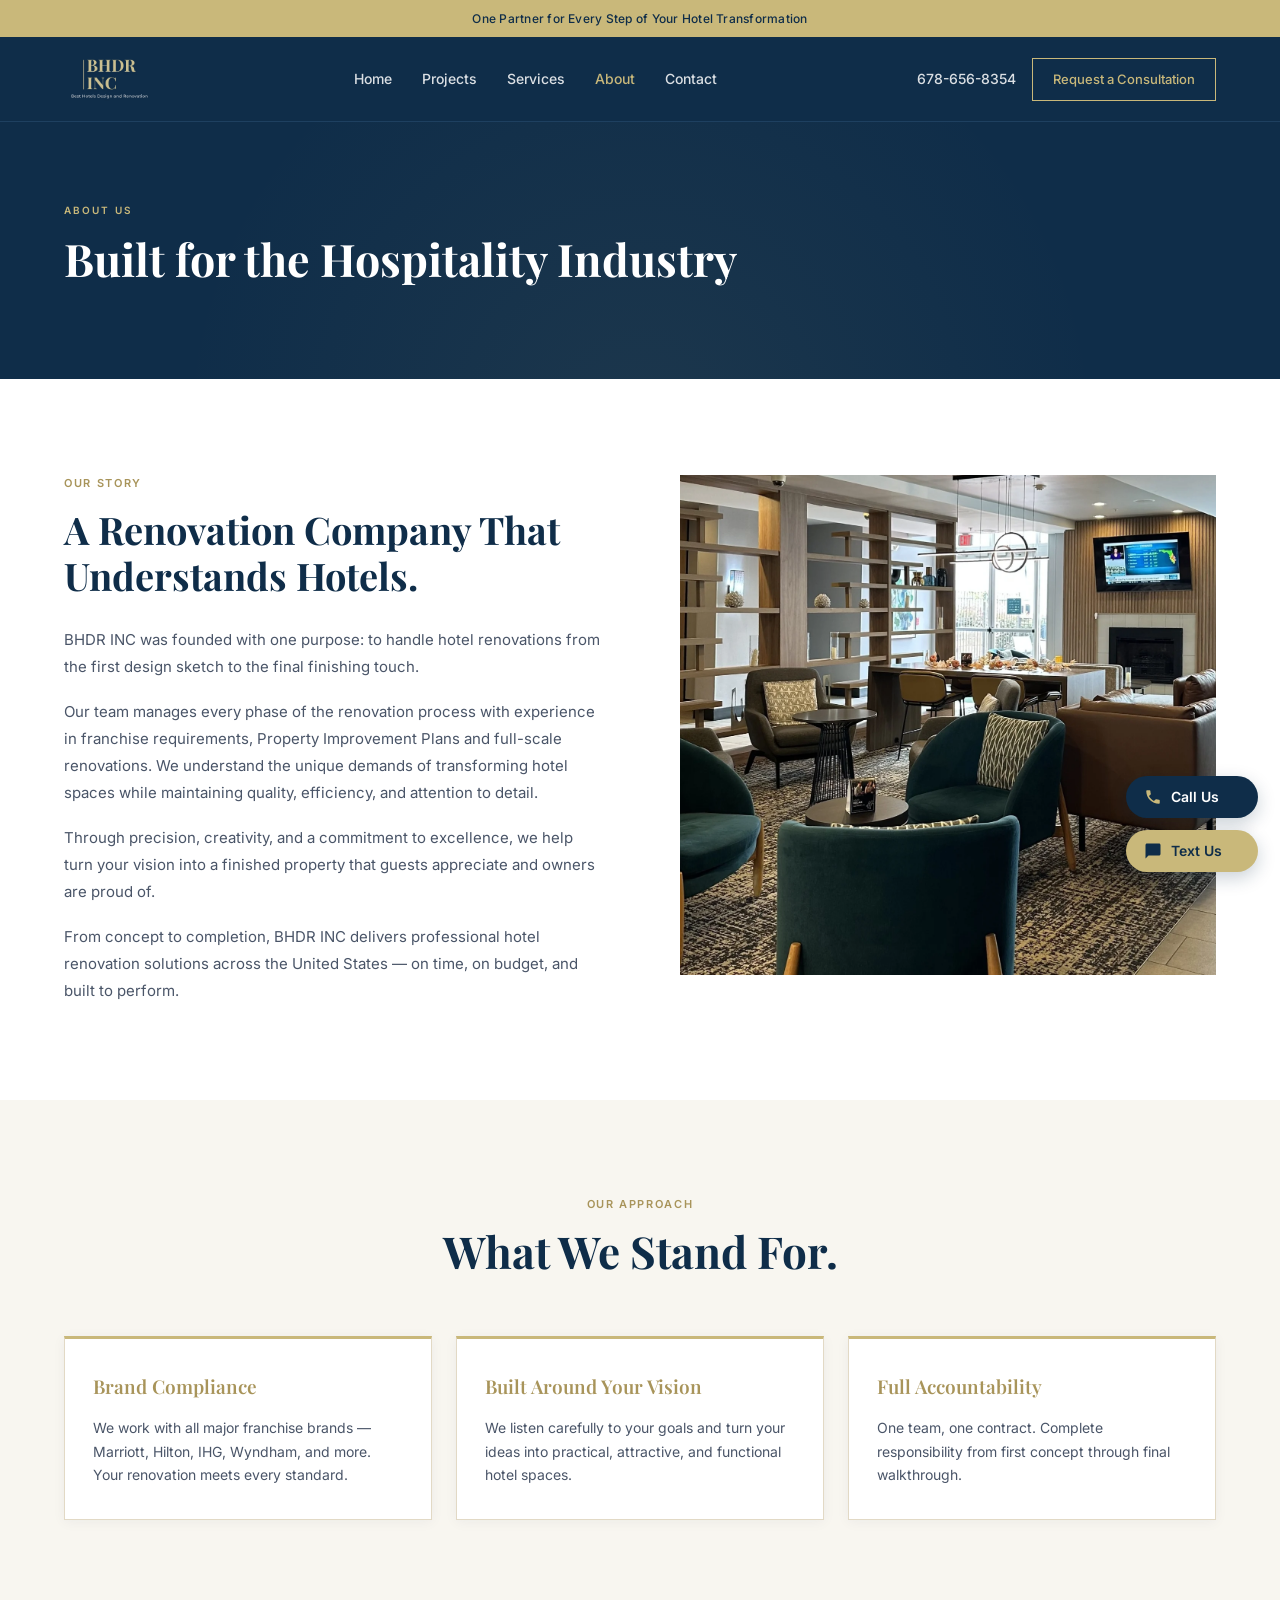
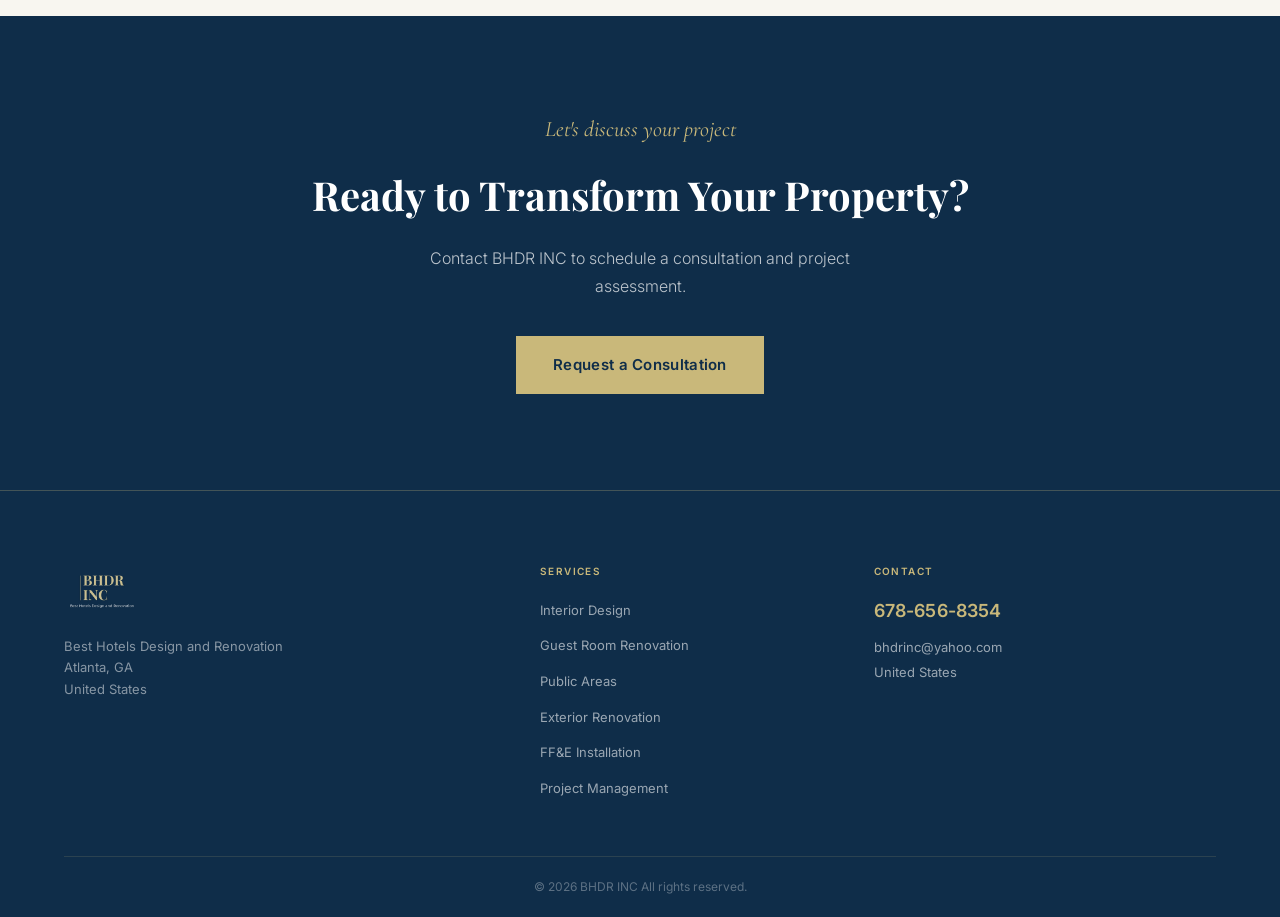
==== commit 97086ba4: "Homepage, Services, Projects, and footer updates for Ivan's review - Projects: reorder the nine hote" ====
--- a/about.html
+++ b/about.html
@@ -124,7 +124,7 @@
     <div class="footer__grid">
       <div>
         <a href="index.html"><img src="images/logo.png" alt="BHDR INC" class="footer-logo"></a>
-        <p class="footer__tagline">Best Hotels Design and Renovation<br>United States</p>
+        <p class="footer__tagline">Best Hotels Design and Renovation<br>Atlanta, GA<br>United States</p>
       </div>
       <div>
         <div class="footer__col-title">Services</div>
@@ -133,7 +133,7 @@
           <li><a href="services.html" class="footer__link">Guest Room Renovation</a></li>
           <li><a href="services.html" class="footer__link">Public Areas</a></li>
           <li><a href="services.html" class="footer__link">Exterior Renovation</a></li>
-          <li><a href="services.html" class="footer__link">FF&amp;E Procurement</a></li>
+          <li><a href="services.html" class="footer__link">FF&amp;E Installation</a></li>
           <li><a href="services.html" class="footer__link">Project Management</a></li>
         </ul>
       </div>
--- a/style.css
+++ b/style.css
@@ -341,7 +341,13 @@
    HERO — HOMEPAGE
    ============================================================ */
 .hero {
-  min-height: 60vh;
+  /* Fill the viewport below the header (announcement bar + sticky nav).
+     --header-h is measured in script.js so wrapping/ breakpoint changes are
+     accounted for; the 118px fallback ≈ announce bar + 84px nav. The dvh unit
+     tracks mobile browser chrome so the next section never peeks in; min-height
+     (not height) lets the hero grow if the content needs more room. */
+  min-height: calc(100vh - var(--header-h, 118px));
+  min-height: calc(100dvh - var(--header-h, 118px));
   display: flex;
   align-items: center;
   background: var(--navy);
@@ -574,33 +580,6 @@
 .section__sub--dark   { color: var(--text-mid); }
 .section__sub--center { margin-left: auto; margin-right: auto; }
 
-/* Homepage intro / company description (below hero) */
-.intro-section {
-  background: var(--off-white);
-  padding: 84px 0;
-}
-.intro-section__inner {
-  max-width: 800px;
-  margin: 0 auto;
-  text-align: center;
-}
-.intro-section__accent {
-  font-family: 'Cormorant Garamond', serif;
-  font-style: italic;
-  font-size: 22px;
-  color: var(--gold-dark);
-  display: block;
-  margin-bottom: 18px;
-}
-.intro-section__lead {
-  font-family: 'Playfair Display', serif;
-  font-weight: 400;
-  font-size: clamp(20px, 2.4vw, 27px);
-  line-height: 1.5;
-  color: var(--text-dark);
-  margin: 0;
-}
-
 /* ============================================================
    HOMEPAGE — SERVICE IMAGE CARDS
    ============================================================ */
@@ -1387,6 +1366,10 @@
   .service-category__text { padding: 56px 40px; }
   /* Stacked image needs its own height since it is absolutely positioned. */
   .service-category__img-wrap { min-height: 360px; }
+  /* Stacked layout: every section must read text first, then picture.
+     The navy (Guest Rooms) section lists its image before the text in the DOM
+     for the desktop image-left layout, so place its text first when stacked. */
+  .service-category--navy .service-category__text { order: -1; }
 
   .ffe-grid { grid-template-columns: 1fr; gap: 36px; }
 
@@ -1412,9 +1395,6 @@
    RESPONSIVE — MOBILE (<768px)
    ============================================================ */
 @media (max-width: 767px) {
-  .intro-section { padding: 52px 0; }
-  .intro-section__accent { font-size: 20px; margin-bottom: 14px; }
-  .intro-section__lead { font-size: 19px; line-height: 1.55; }
   .stats-section { padding: 56px 0; }
   .stats-row { flex-direction: column; gap: 0; }
   .stat-block { padding: 28px 24px; width: 100%; }
